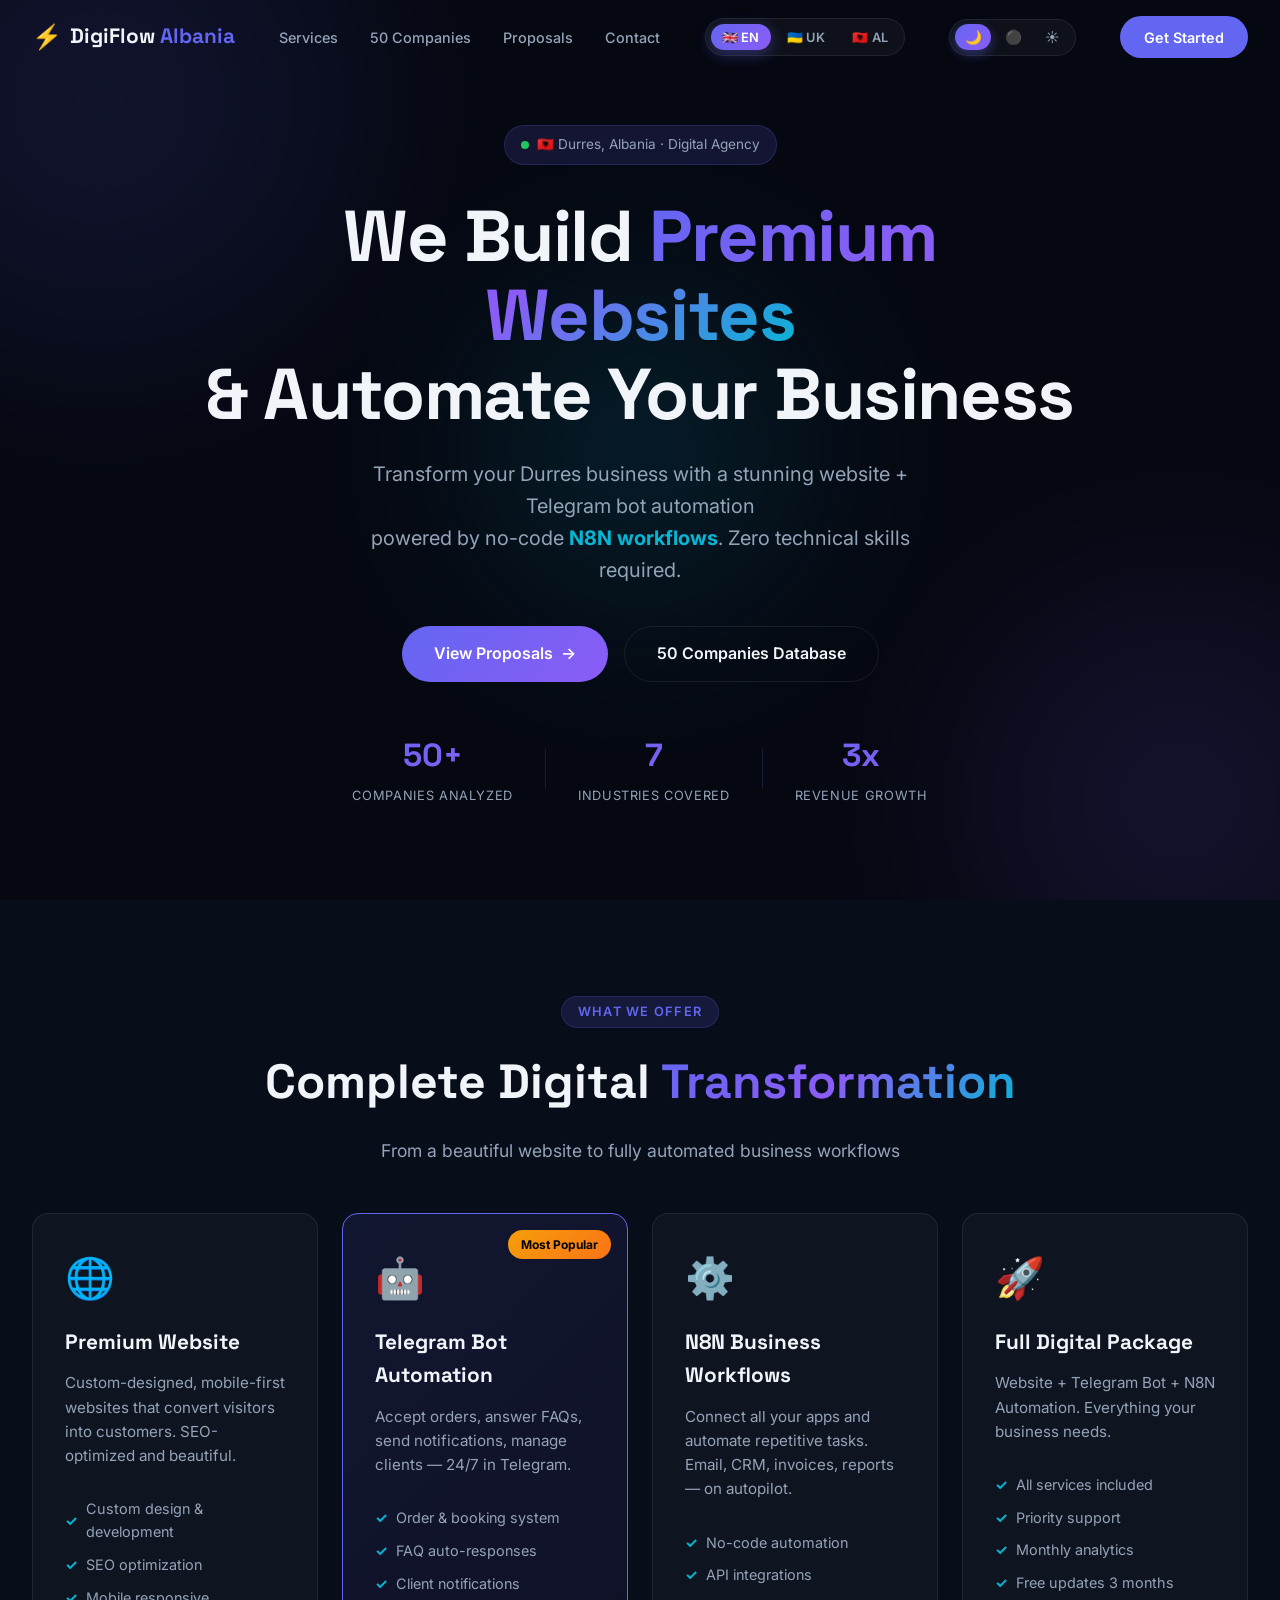
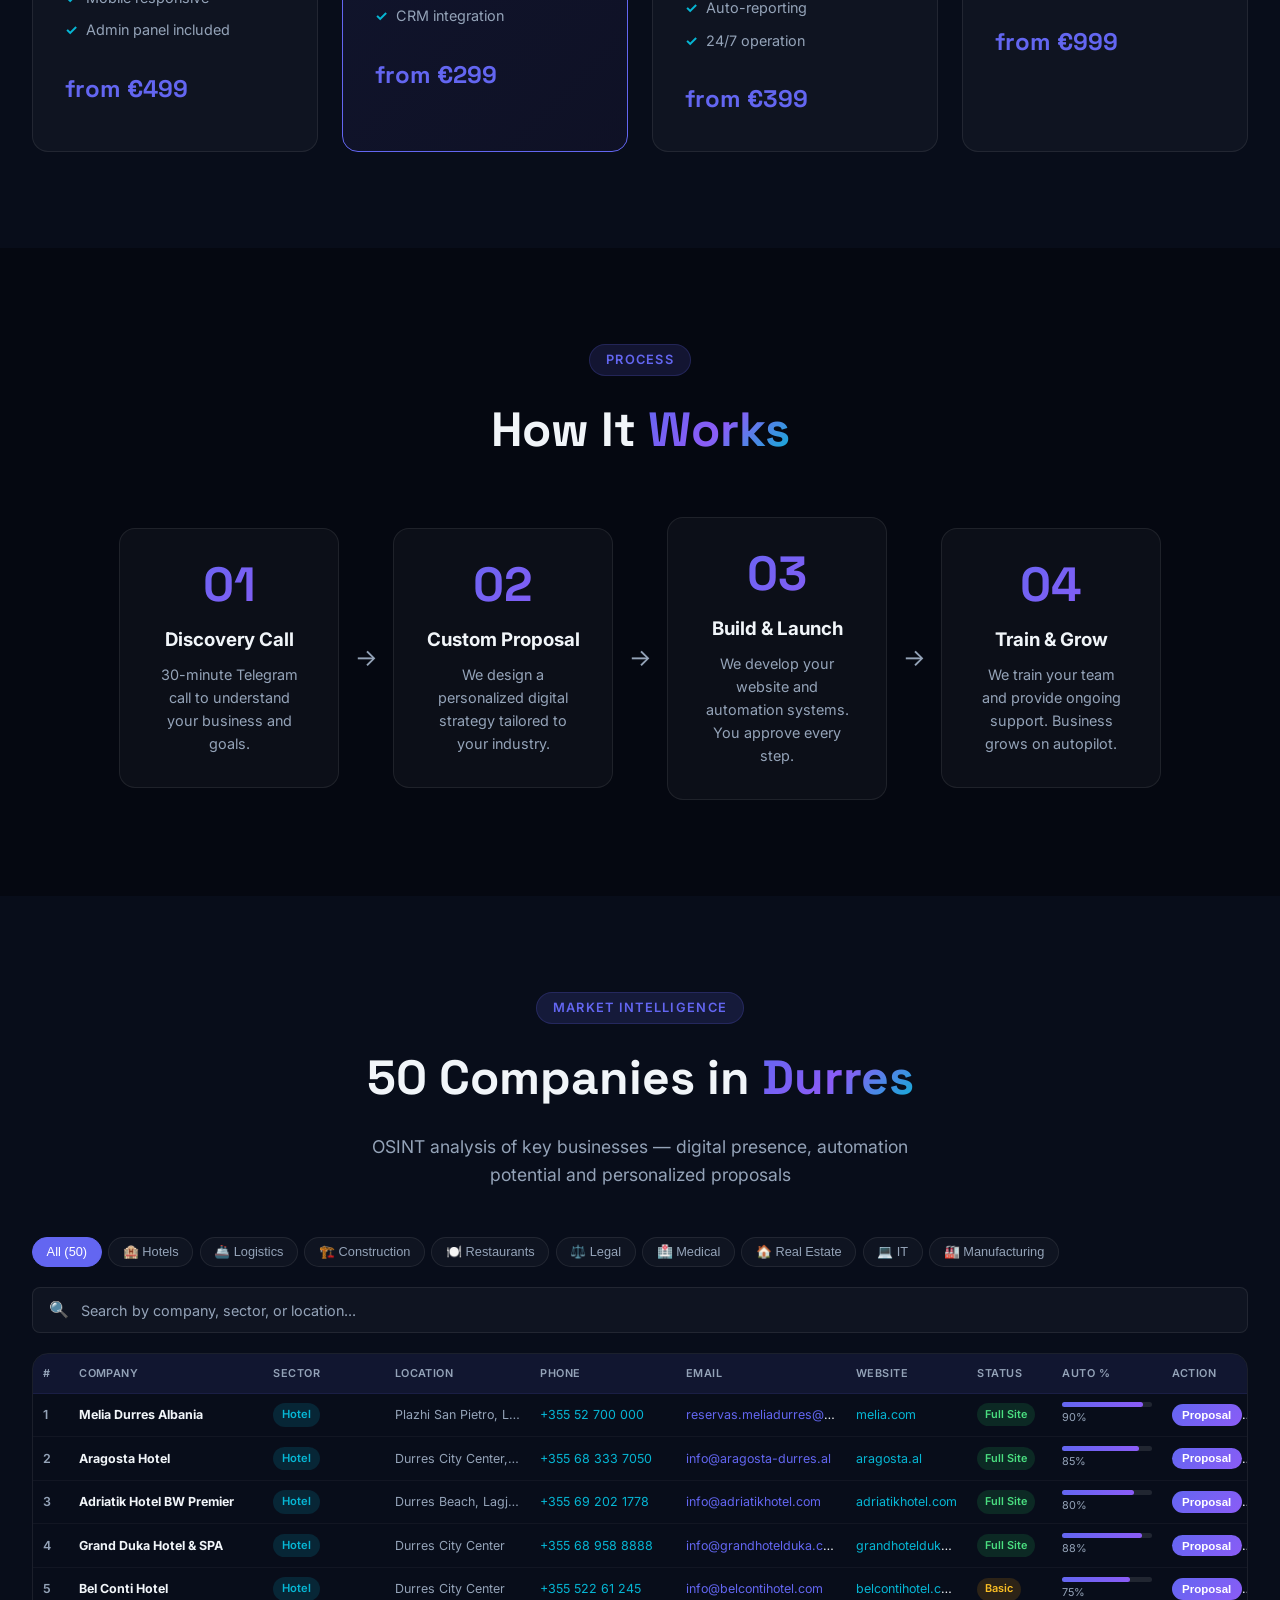
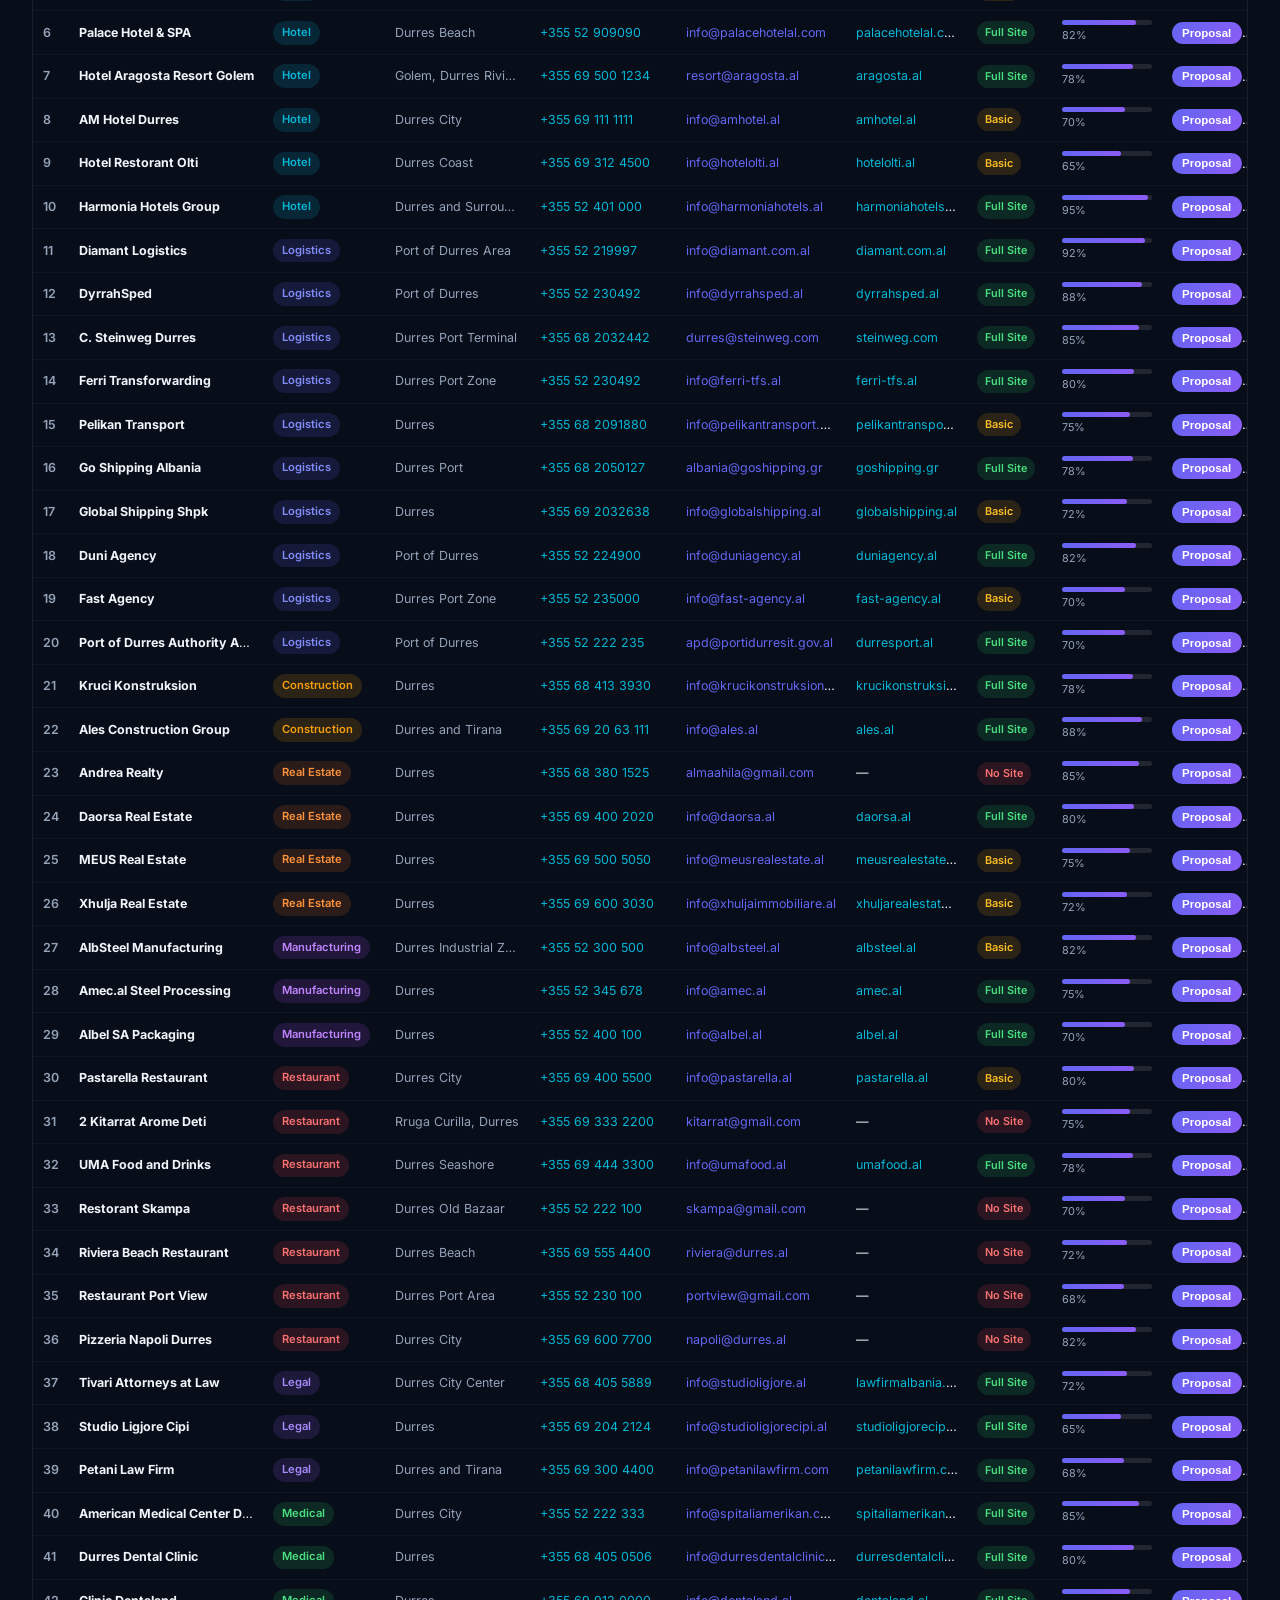
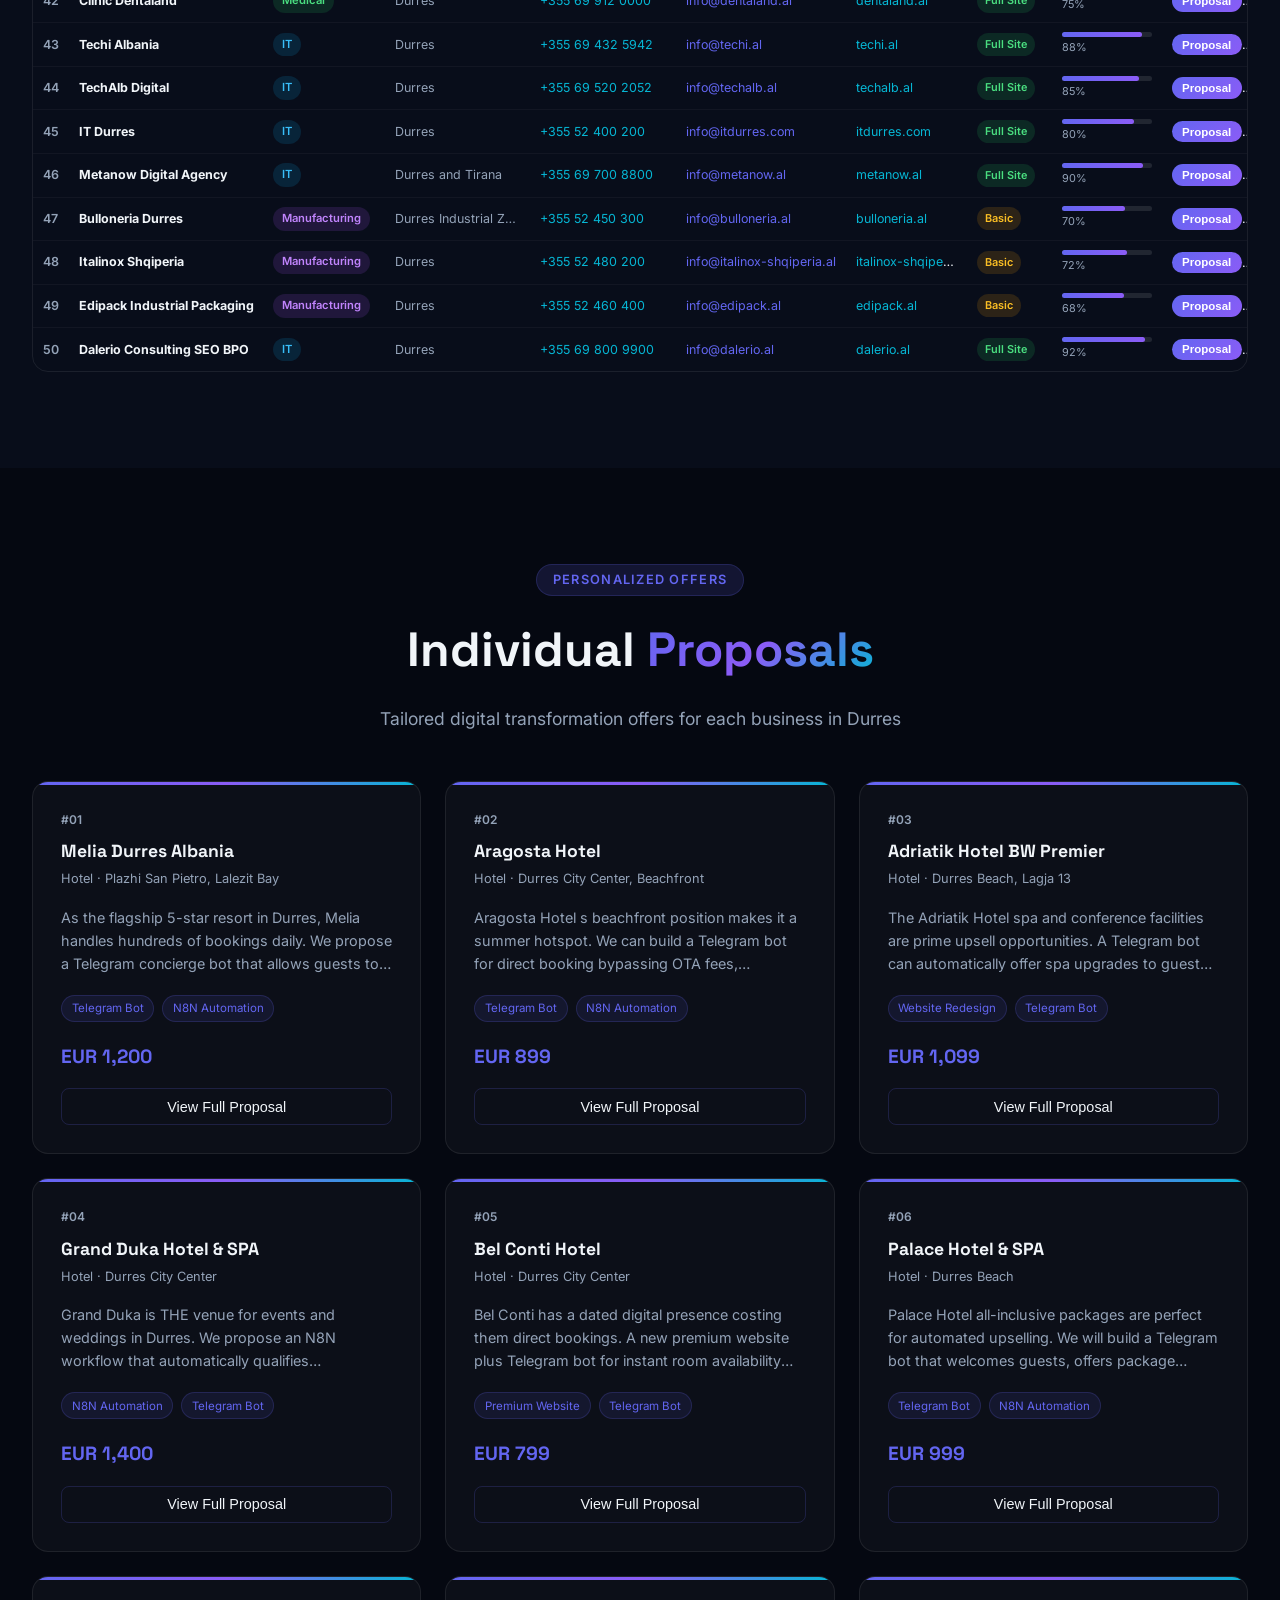
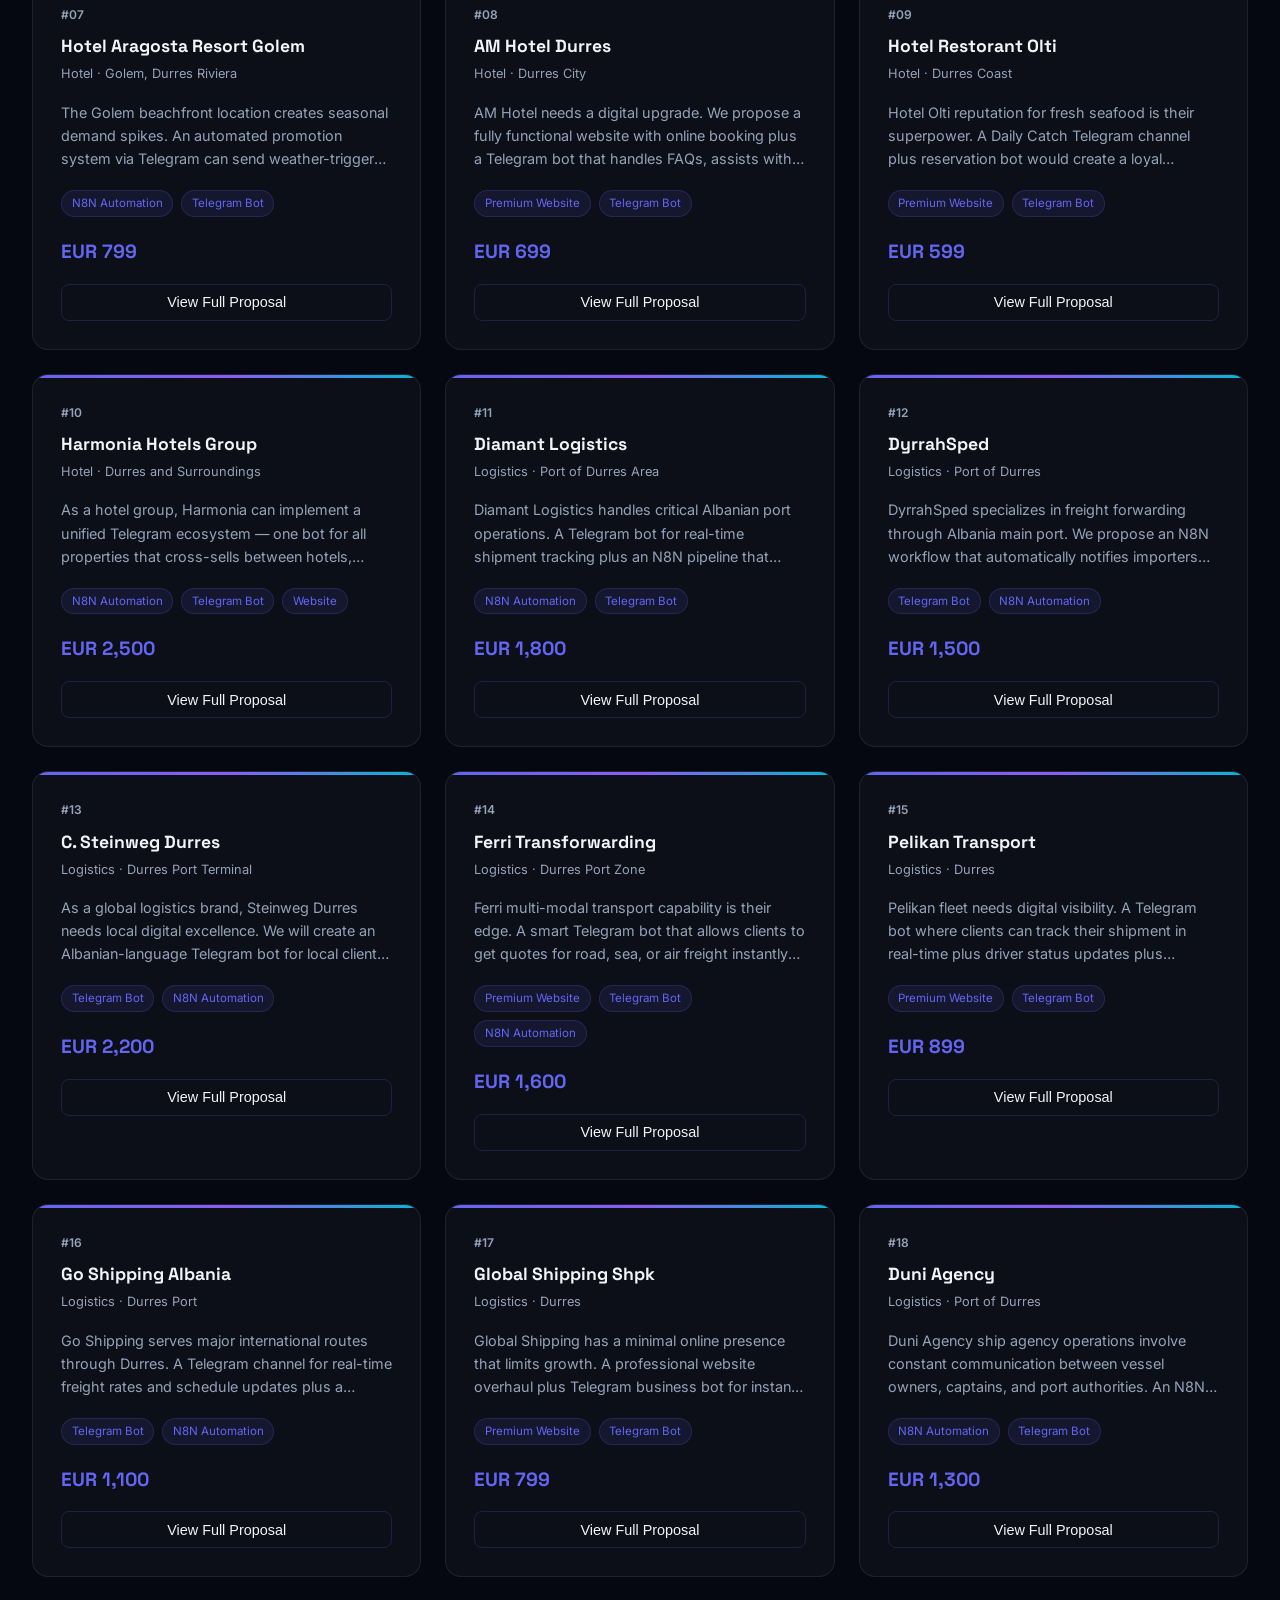
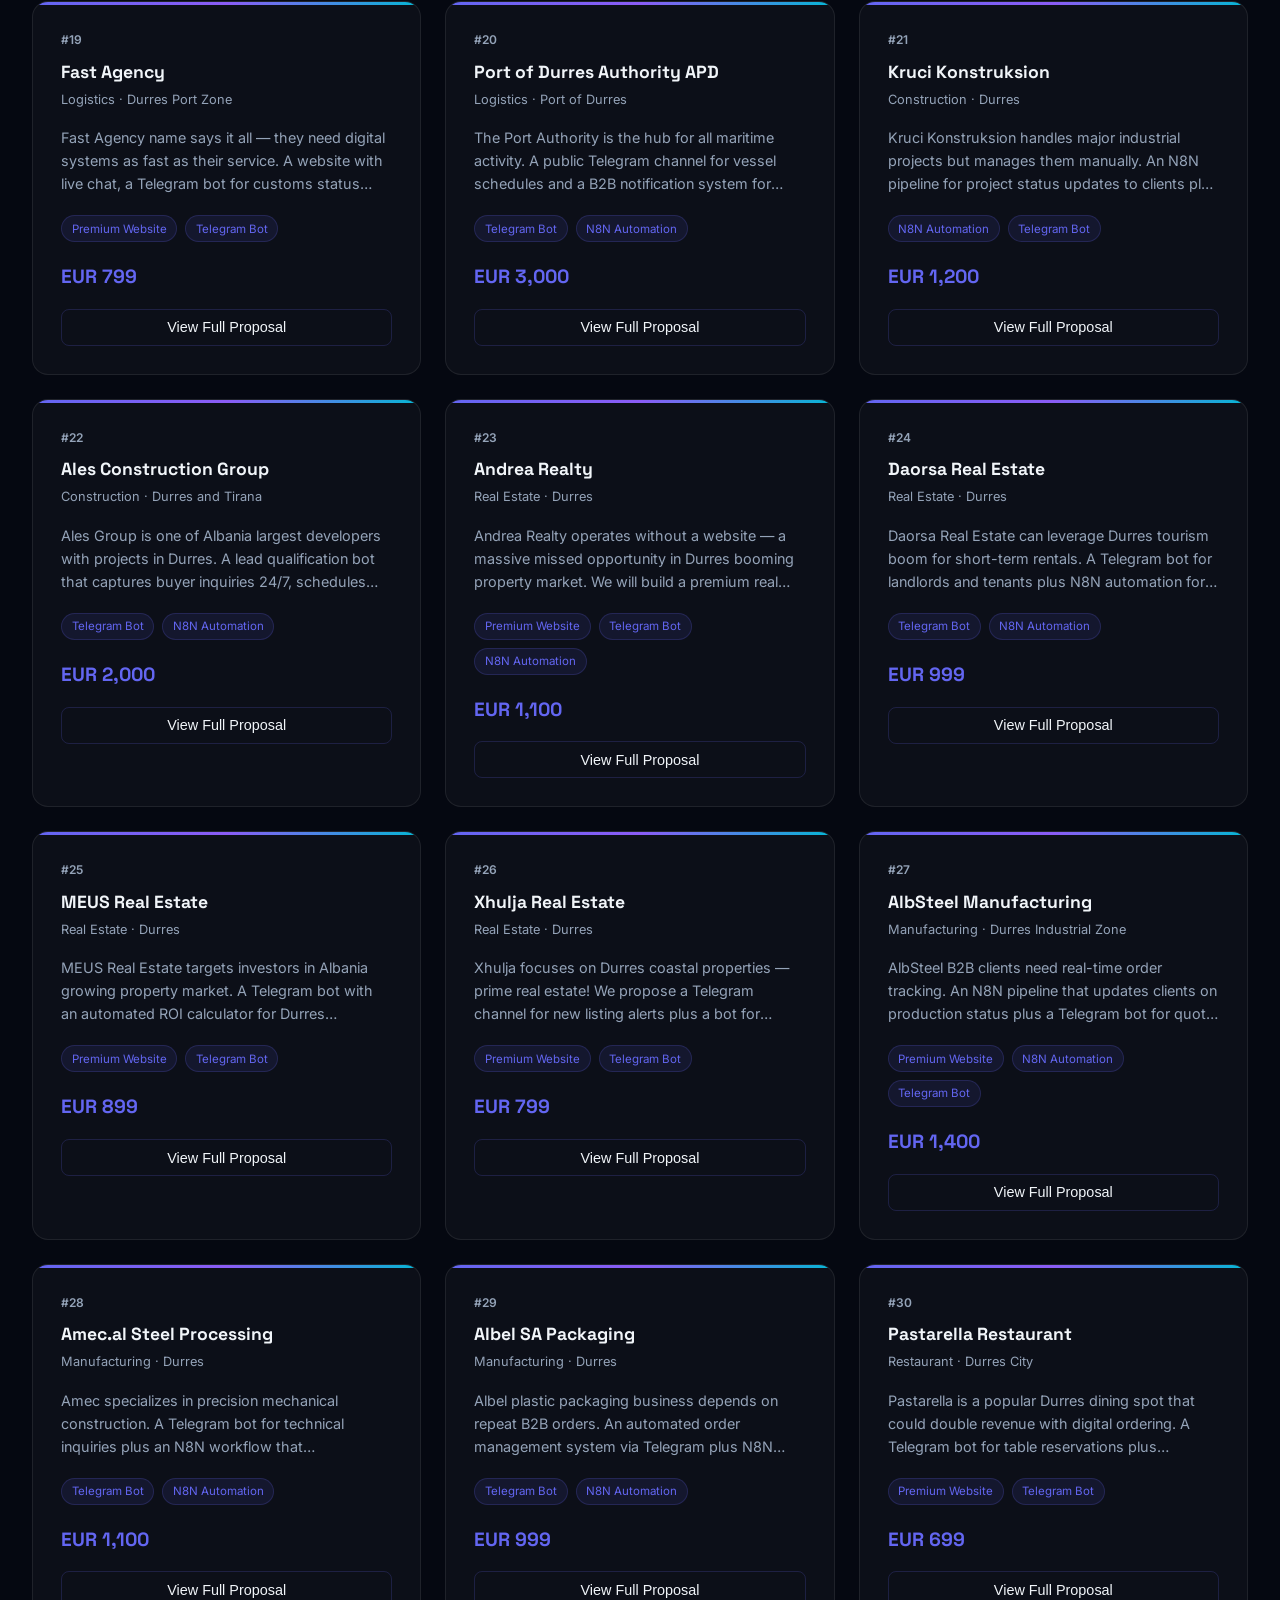
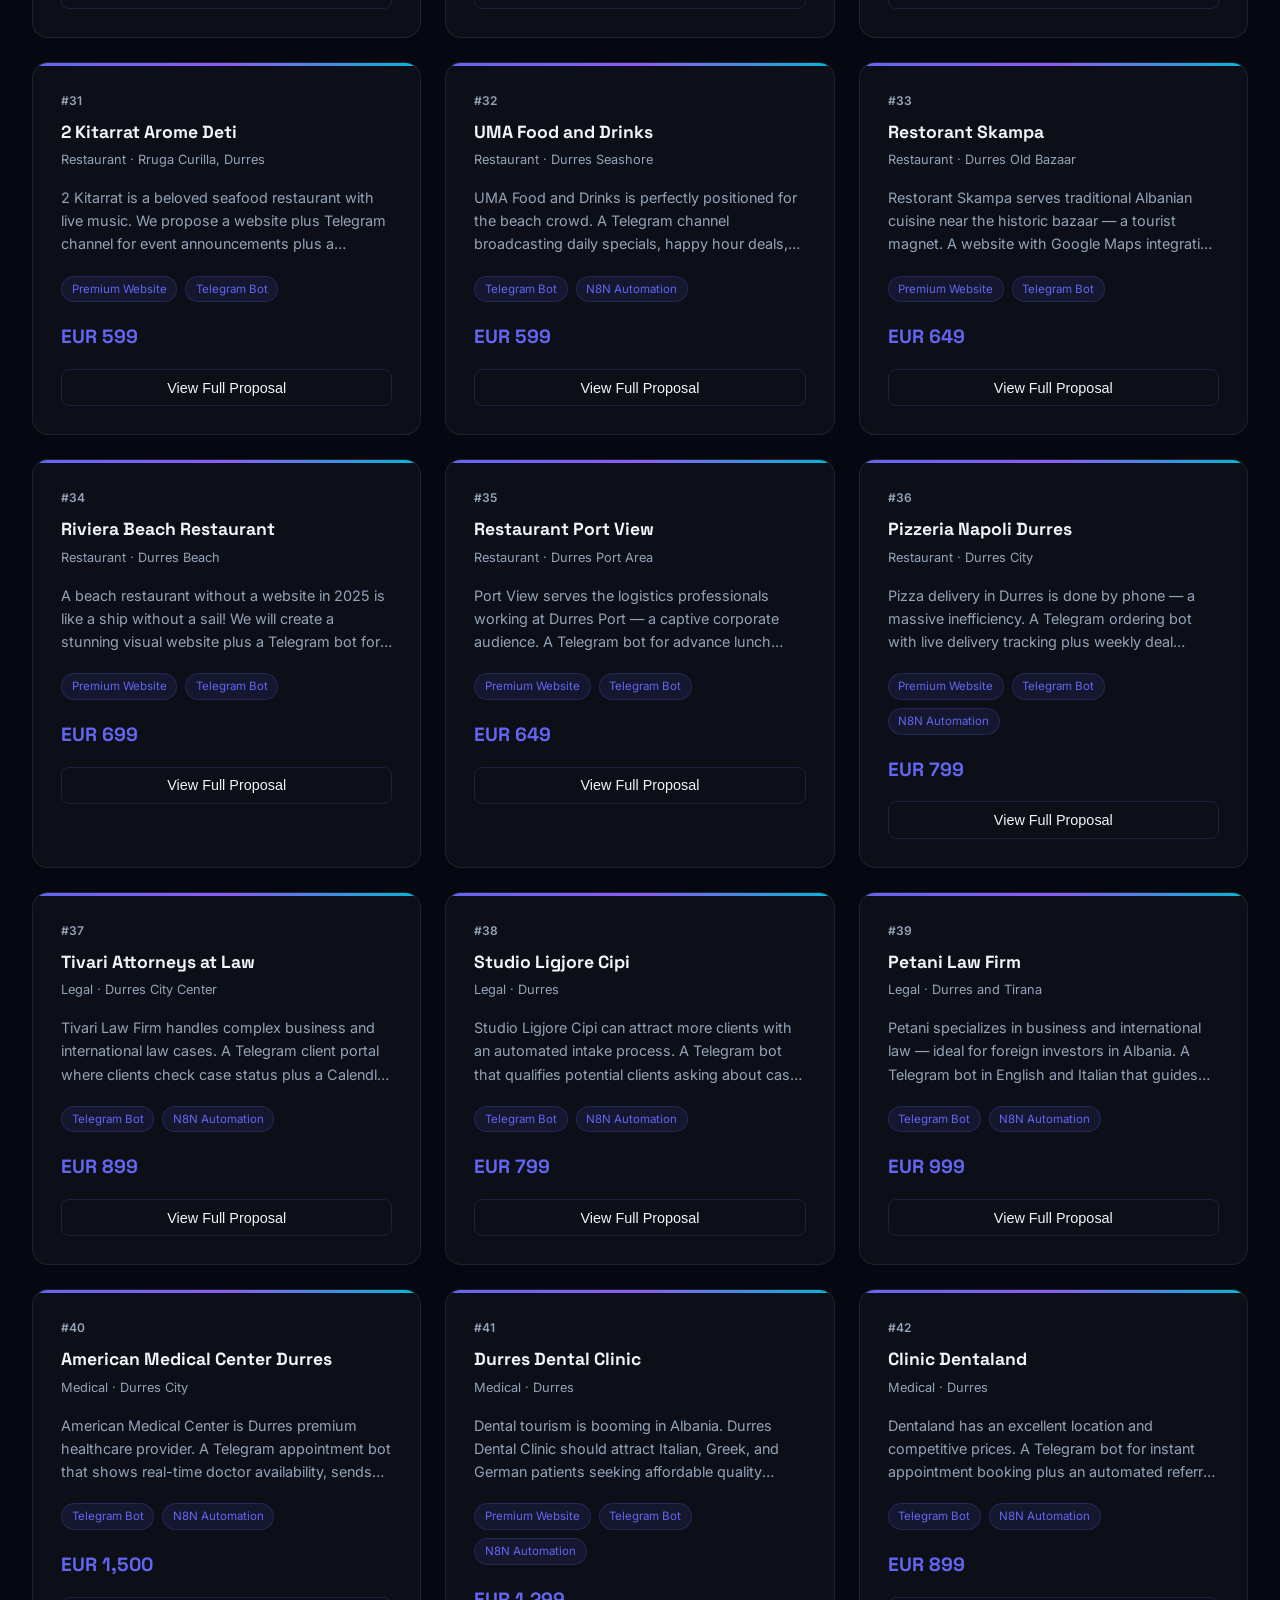
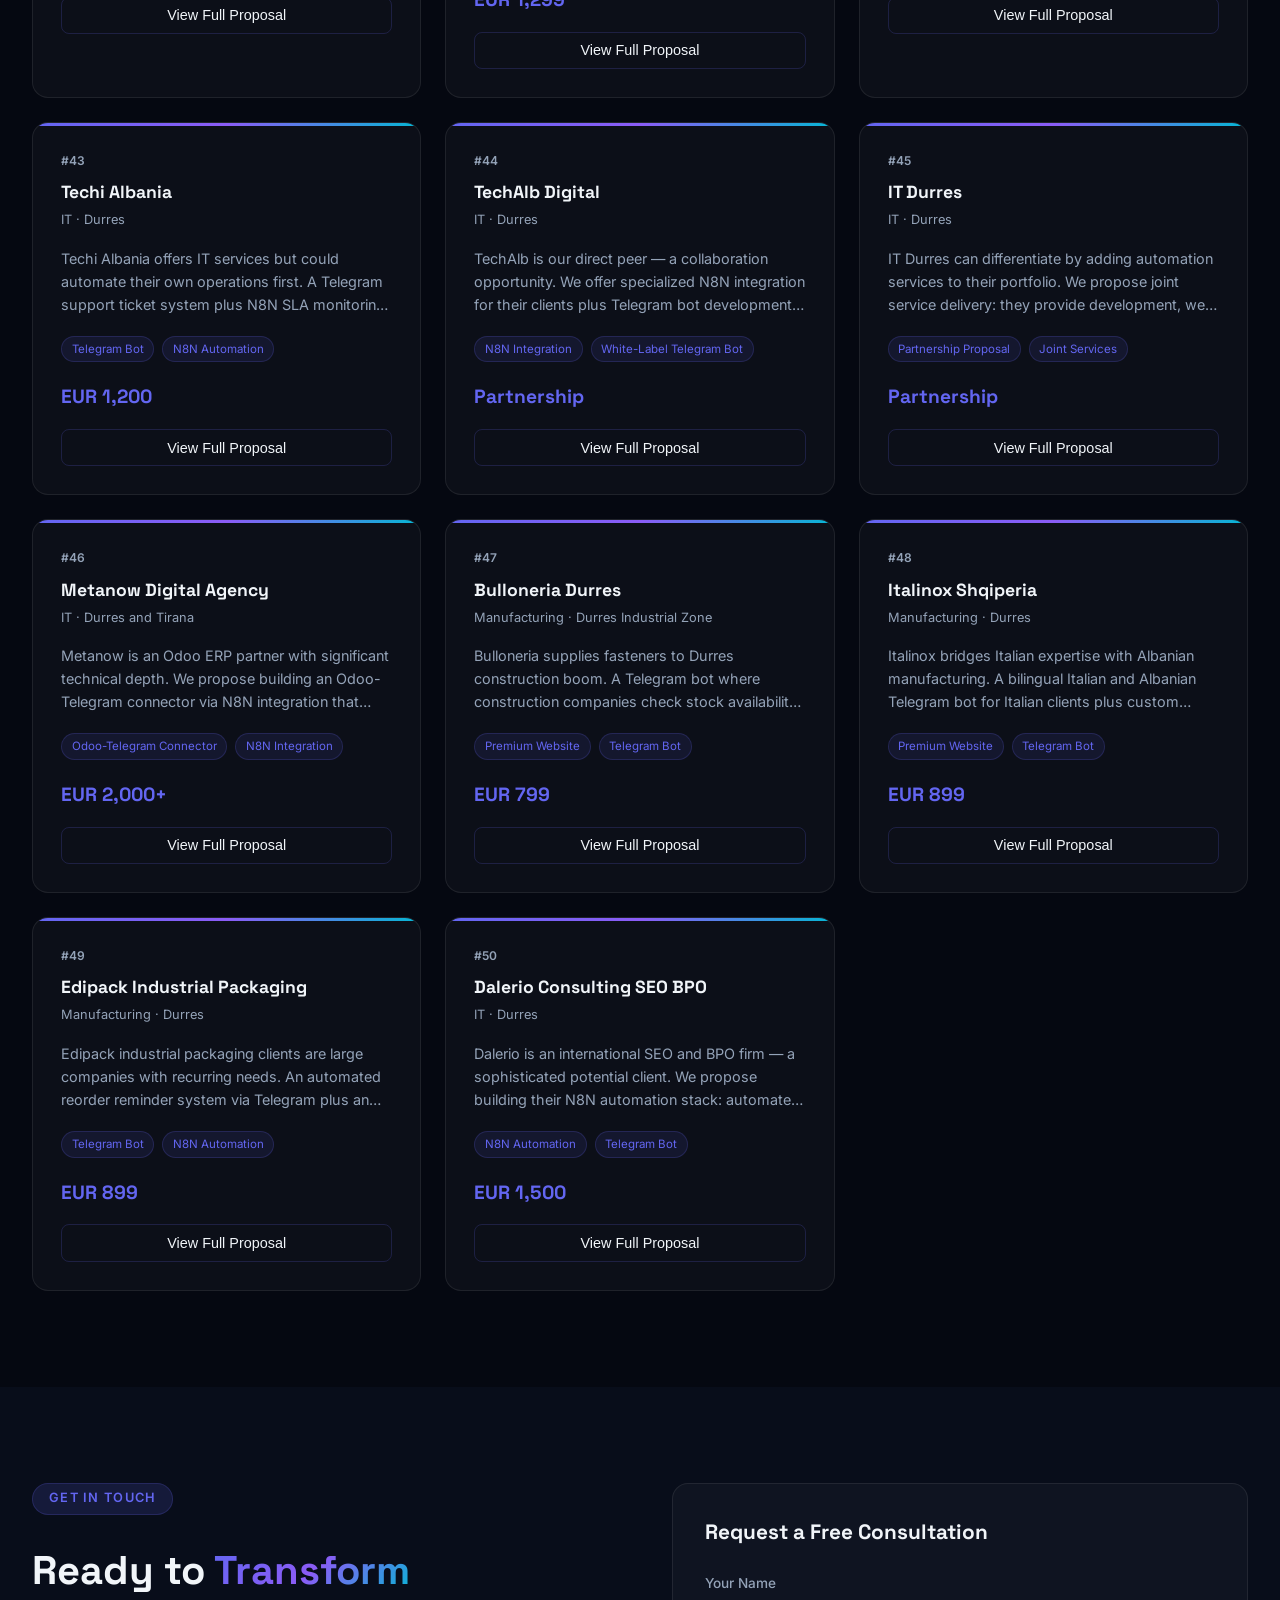
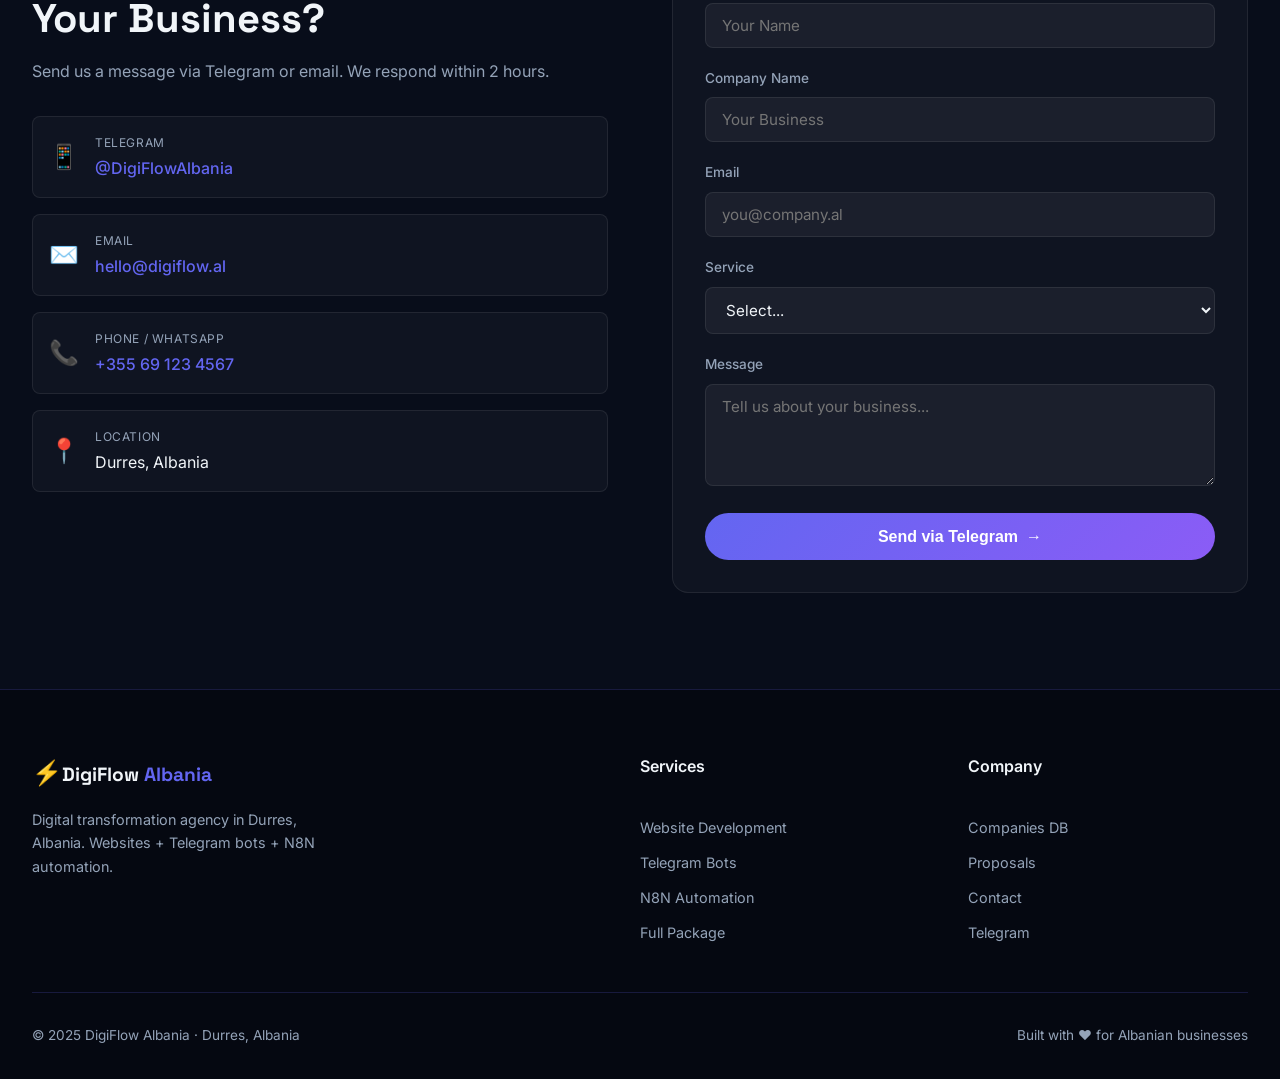
==== index.html @ 6275f5aa "Initial commit: DigiFlow Albania - 50 companies OSINT database + agency website" ====
<!DOCTYPE html>
<html lang="en">
<head>
  <meta charset="UTF-8" />
  <meta name="viewport" content="width=device-width, initial-scale=1.0" />
  <title>DigiFlow Albania — Digital Transformation Agency | Durres</title>
  <meta name="description" content="Premium web development and business automation agency in Durres, Albania. Websites + Telegram bots + N8N no-code automation." />
  <link rel="preconnect" href="https://fonts.googleapis.com" />
  <link href="https://fonts.googleapis.com/css2?family=Inter:wght@300;400;500;600;700;800;900&family=Space+Grotesk:wght@400;500;600;700&display=swap" rel="stylesheet" />
  <link rel="stylesheet" href="style.css" />
</head>
<body>
<nav class="navbar" id="navbar">
  <div class="nav-container">
    <div class="nav-logo">
      <span class="logo-icon">⚡</span>
      <span class="logo-text">DigiFlow <span class="logo-accent">Albania</span></span>
    </div>
    <div class="nav-links">
      <a href="#services" id="nav-services" data-i18n="nav_services">Services</a>
      <a href="#companies" id="nav-companies" data-i18n="nav_companies">50 Companies</a>
      <a href="#proposals" id="nav-proposals" data-i18n="nav_proposals">Proposals</a>
      <a href="#contact" id="nav-contact" data-i18n="nav_contact">Contact</a>
    </div>
    <div class="lang-switcher" id="lang-switcher">
      <button class="lang-btn active" data-lang="en" id="lang-en" title="English">🇬🇧 EN</button>
      <button class="lang-btn" data-lang="uk" id="lang-uk" title="Ukrainian">🇺🇦 UK</button>
      <button class="lang-btn" data-lang="al" id="lang-al" title="Albanian">🇦🇱 AL</button>
    </div>
    <div class="theme-switcher" id="theme-switcher">
      <button class="theme-btn active" data-theme="dark" id="theme-dark" title="Dark">🌙</button>
      <button class="theme-btn" data-theme="black" id="theme-black" title="Black">⚫</button>
      <button class="theme-btn" data-theme="light" id="theme-light" title="Light">☀️</button>
    </div>
    <a href="#contact" class="nav-cta" id="nav-cta" data-i18n="nav_cta">Get Started</a>
  </div>
</nav>
<section class="hero" id="hero">
  <div class="hero-bg">
    <div class="hero-orb hero-orb-1"></div>
    <div class="hero-orb hero-orb-2"></div>
    <div class="hero-orb hero-orb-3"></div>
  </div>
  <div class="hero-content">
    <div class="hero-badge"><span class="badge-dot"></span><span data-i18n="hero_badge">🇦🇱 Durres, Albania · Digital Agency</span></div>
    <h1 class="hero-title"><span data-i18n="hero_title">We Build</span> <span class="gradient-text" data-i18n="hero_title_accent">Premium Websites</span><br /><span data-i18n="hero_title2">&amp; Automate Your Business</span></h1>
    <p class="hero-subtitle" data-i18n="hero_sub">Transform your Durres business with a stunning website + Telegram bot automation<br />powered by no-code <strong>N8N workflows</strong>. Zero technical skills required.</p>
    <div class="hero-actions">
      <a href="#proposals" class="btn-primary" id="hero-proposals-btn"><span data-i18n="btn_proposals">View Proposals</span> <span class="btn-arrow">→</span></a>
      <a href="#companies" class="btn-ghost" id="hero-companies-btn" data-i18n="btn_companies">50 Companies Database</a>
    </div>
    <div class="hero-stats">
      <div class="stat"><span class="stat-num">50+</span><span class="stat-label" data-i18n="stat1">Companies Analyzed</span></div>
      <div class="stat-divider"></div>
      <div class="stat"><span class="stat-num">7</span><span class="stat-label" data-i18n="stat2">Industries Covered</span></div>
      <div class="stat-divider"></div>
      <div class="stat"><span class="stat-num">3x</span><span class="stat-label" data-i18n="stat3">Revenue Growth</span></div>
    </div>
  </div>
</section>
<section class="services" id="services">
  <div class="container">
    <div class="section-header">
      <span class="section-tag">What We Offer</span>
      <h2>Complete Digital <span class="gradient-text">Transformation</span></h2>
      <p>From a beautiful website to fully automated business workflows</p>
    </div>
    <div class="services-grid">
      <div class="service-card" id="svc-website"><div class="service-icon">🌐</div><h3>Premium Website</h3><p>Custom-designed, mobile-first websites that convert visitors into customers. SEO-optimized and beautiful.</p><ul class="service-features"><li>Custom design & development</li><li>SEO optimization</li><li>Mobile responsive</li><li>Admin panel included</li></ul><div class="service-price">from €499</div></div>
      <div class="service-card service-featured" id="svc-telegram"><div class="service-badge-featured">Most Popular</div><div class="service-icon">🤖</div><h3>Telegram Bot Automation</h3><p>Accept orders, answer FAQs, send notifications, manage clients — 24/7 in Telegram.</p><ul class="service-features"><li>Order & booking system</li><li>FAQ auto-responses</li><li>Client notifications</li><li>CRM integration</li></ul><div class="service-price">from €299</div></div>
      <div class="service-card" id="svc-n8n"><div class="service-icon">⚙️</div><h3>N8N Business Workflows</h3><p>Connect all your apps and automate repetitive tasks. Email, CRM, invoices, reports — on autopilot.</p><ul class="service-features"><li>No-code automation</li><li>API integrations</li><li>Auto-reporting</li><li>24/7 operation</li></ul><div class="service-price">from €399</div></div>
      <div class="service-card" id="svc-bundle"><div class="service-icon">🚀</div><h3>Full Digital Package</h3><p>Website + Telegram Bot + N8N Automation. Everything your business needs.</p><ul class="service-features"><li>All services included</li><li>Priority support</li><li>Monthly analytics</li><li>Free updates 3 months</li></ul><div class="service-price">from €999</div></div>
    </div>
  </div>
</section>
<section class="how-it-works" id="how-it-works">
  <div class="container">
    <div class="section-header"><span class="section-tag">Process</span><h2>How It <span class="gradient-text">Works</span></h2></div>
    <div class="steps-grid">
      <div class="step" id="step-1"><div class="step-num">01</div><h3>Discovery Call</h3><p>30-minute Telegram call to understand your business and goals.</p></div>
      <div class="step-arrow">→</div>
      <div class="step" id="step-2"><div class="step-num">02</div><h3>Custom Proposal</h3><p>We design a personalized digital strategy tailored to your industry.</p></div>
      <div class="step-arrow">→</div>
      <div class="step" id="step-3"><div class="step-num">03</div><h3>Build & Launch</h3><p>We develop your website and automation systems. You approve every step.</p></div>
      <div class="step-arrow">→</div>
      <div class="step" id="step-4"><div class="step-num">04</div><h3>Train & Grow</h3><p>We train your team and provide ongoing support. Business grows on autopilot.</p></div>
    </div>
  </div>
</section>
<section class="companies-section" id="companies">
  <div class="container">
    <div class="section-header"><span class="section-tag">Market Intelligence</span><h2>50 Companies in <span class="gradient-text">Durres</span></h2><p>OSINT analysis of key businesses — digital presence, automation potential and personalized proposals</p></div>
    <div class="filter-bar" id="filter-bar">
      <button class="filter-btn active" data-filter="all" id="filter-all">All (50)</button>
      <button class="filter-btn" data-filter="hotel" id="filter-hotel">🏨 Hotels</button>
      <button class="filter-btn" data-filter="logistics" id="filter-logistics">🚢 Logistics</button>
      <button class="filter-btn" data-filter="construction" id="filter-construction">🏗️ Construction</button>
      <button class="filter-btn" data-filter="restaurant" id="filter-restaurant">🍽️ Restaurants</button>
      <button class="filter-btn" data-filter="legal" id="filter-legal">⚖️ Legal</button>
      <button class="filter-btn" data-filter="medical" id="filter-medical">🏥 Medical</button>
      <button class="filter-btn" data-filter="realestate" id="filter-realestate">🏠 Real Estate</button>
      <button class="filter-btn" data-filter="it" id="filter-it">💻 IT</button>
      <button class="filter-btn" data-filter="manufacturing" id="filter-manufacturing">🏭 Manufacturing</button>
    </div>
    <div class="search-bar"><span class="search-icon">🔍</span><input type="text" id="company-search" placeholder="Search by company, sector, or location..." /></div>
    <div class="table-wrapper">
      <table class="companies-table" id="companies-table">
        <thead><tr>
          <th class="col-num">#</th>
          <th class="col-name">Company</th>
          <th class="col-sector">Sector</th>
          <th class="col-location">Location</th>
          <th class="col-phone">Phone</th>
          <th class="col-email">Email</th>
          <th class="col-site">Website</th>
          <th class="col-status">Status</th>
          <th class="col-potential">Auto %</th>
          <th class="col-action">Action</th>
        </tr></thead>
        <tbody id="companies-tbody"></tbody>
      </table>
    </div>
  </div>
</section>
<section class="proposals-section" id="proposals">
  <div class="container">
    <div class="section-header"><span class="section-tag">Personalized Offers</span><h2>Individual <span class="gradient-text">Proposals</span></h2><p>Tailored digital transformation offers for each business in Durres</p></div>
    <div class="proposals-grid" id="proposals-grid"></div>
  </div>
</section>
<div class="modal-overlay" id="modal-overlay">
  <div class="modal" id="proposal-modal">
    <button class="modal-close" id="modal-close">✕</button>
    <div class="modal-content" id="modal-content"></div>
  </div>
</div>
<section class="contact-section" id="contact">
  <div class="container">
    <div class="contact-wrapper">
      <div class="contact-info">
        <span class="section-tag">Get In Touch</span>
        <h2>Ready to <span class="gradient-text">Transform</span><br />Your Business?</h2>
        <p>Send us a message via Telegram or email. We respond within 2 hours.</p>
        <div class="contact-details">
          <div class="contact-item" id="contact-telegram"><span class="contact-icon">📱</span><div><span class="contact-label">Telegram</span><a href="https://t.me/DigiFlowAlbania" target="_blank">@DigiFlowAlbania</a></div></div>
          <div class="contact-item" id="contact-email"><span class="contact-icon">✉️</span><div><span class="contact-label">Email</span><a href="mailto:hello@digiflow.al">hello@digiflow.al</a></div></div>
          <div class="contact-item" id="contact-phone"><span class="contact-icon">📞</span><div><span class="contact-label">Phone / WhatsApp</span><a href="tel:+355691234567">+355 69 123 4567</a></div></div>
          <div class="contact-item" id="contact-location"><span class="contact-icon">📍</span><div><span class="contact-label">Location</span><span>Durres, Albania</span></div></div>
        </div>
      </div>
      <div class="contact-form-wrapper">
        <form class="contact-form" id="contact-form">
          <h3>Request a Free Consultation</h3>
          <div class="form-group"><label for="form-name">Your Name</label><input type="text" id="form-name" placeholder="Your Name" required /></div>
          <div class="form-group"><label for="form-company">Company Name</label><input type="text" id="form-company" placeholder="Your Business" /></div>
          <div class="form-group"><label for="form-email">Email</label><input type="email" id="form-email" placeholder="you@company.al" required /></div>
          <div class="form-group"><label for="form-service">Service</label><select id="form-service"><option value="">Select...</option><option value="website">Website Development</option><option value="telegram">Telegram Bot</option><option value="n8n">N8N Automation</option><option value="full">Full Package</option></select></div>
          <div class="form-group"><label for="form-message">Message</label><textarea id="form-message" placeholder="Tell us about your business..." rows="4"></textarea></div>
          <button type="submit" class="btn-primary btn-full" id="form-submit">Send via Telegram <span class="btn-arrow">→</span></button>
        </form>
      </div>
    </div>
  </div>
</section>
<footer class="footer">
  <div class="container">
    <div class="footer-content">
      <div class="footer-brand"><span class="logo-icon">⚡</span><span class="logo-text">DigiFlow <span class="logo-accent">Albania</span></span><p>Digital transformation agency in Durres, Albania. Websites + Telegram bots + N8N automation.</p></div>
      <div class="footer-links"><h4>Services</h4><a href="#services">Website Development</a><a href="#services">Telegram Bots</a><a href="#services">N8N Automation</a><a href="#services">Full Package</a></div>
      <div class="footer-links"><h4>Company</h4><a href="#companies">Companies DB</a><a href="#proposals">Proposals</a><a href="#contact">Contact</a><a href="https://t.me/DigiFlowAlbania" target="_blank">Telegram</a></div>
    </div>
    <div class="footer-bottom"><p>© 2025 DigiFlow Albania · Durres, Albania</p><p>Built with ❤️ for Albanian businesses</p></div>
  </div>
</footer>
<!-- SCROLL TO TOP -->
<button class="scroll-top" id="scroll-top" title="Back to top" aria-label="Scroll to top">
  <svg width="20" height="20" viewBox="0 0 24 24" fill="none" stroke="currentColor" stroke-width="2.5" stroke-linecap="round" stroke-linejoin="round"><polyline points="18 15 12 9 6 15"></polyline></svg>
</button>
<script src="app.js"></script>
</body>
</html>
---- style.css ----
/* === DigiFlow Albania === */
:root {
  --bg: #050811;
  --bg-2: #080d1a;
  --bg-3: #0d1428;
  --accent: #6366f1;
  --accent-2: #8b5cf6;
  --accent-3: #06b6d4;
  --gold: #f59e0b;
  --text: #f1f5f9;
  --text-muted: #94a3b8;
  --border: rgba(99,102,241,0.2);
  --glass: rgba(255,255,255,0.03);
  --glass-border: rgba(255,255,255,0.08);
  --radius: 16px;
  --radius-sm: 8px;
  --shadow: 0 25px 50px rgba(0,0,0,0.5);
}
*{margin:0;padding:0;box-sizing:border-box;}
html{scroll-behavior:smooth;}
body{background:var(--bg);color:var(--text);font-family:'Inter',sans-serif;overflow-x:hidden;line-height:1.6;}
a{color:inherit;text-decoration:none;}

/* NAVBAR */
.navbar{position:fixed;top:0;left:0;right:0;z-index:100;padding:1rem 0;transition:all 0.3s ease;border-bottom:1px solid transparent;}
.navbar.scrolled{background:rgba(5,8,17,0.95);backdrop-filter:blur(20px);border-bottom-color:var(--border);}
.nav-container{max-width:1400px;margin:0 auto;padding:0 2rem;display:flex;align-items:center;justify-content:space-between;}
.nav-logo{display:flex;align-items:center;gap:0.5rem;font-family:'Space Grotesk',sans-serif;font-weight:700;font-size:1.3rem;}
.logo-icon{font-size:1.5rem;}
.logo-accent{color:var(--accent);}
.nav-links{display:flex;gap:2rem;}
.nav-links a{color:var(--text-muted);font-size:0.9rem;font-weight:500;transition:color 0.3s;position:relative;}
.nav-links a::after{content:'';position:absolute;bottom:-4px;left:0;width:0;height:2px;background:var(--accent);transition:width 0.3s;}
.nav-links a:hover{color:var(--text);}
.nav-links a:hover::after{width:100%;}
.nav-cta{background:var(--accent);color:#fff;padding:0.6rem 1.5rem;border-radius:50px;font-size:0.9rem;font-weight:600;transition:all 0.3s;}
.nav-cta:hover{background:var(--accent-2);transform:translateY(-1px);box-shadow:0 10px 30px rgba(99,102,241,0.4);}

/* HERO */
.hero{min-height:100vh;display:flex;flex-direction:column;align-items:center;justify-content:center;position:relative;text-align:center;padding:6rem 2rem 4rem;}
.hero-bg{position:absolute;inset:0;overflow:hidden;}
.hero-orb{position:absolute;border-radius:50%;filter:blur(80px);opacity:0.15;}
.hero-orb-1{width:600px;height:600px;background:radial-gradient(circle,#6366f1,transparent);top:-200px;left:-200px;animation:orb-float 8s ease-in-out infinite;}
.hero-orb-2{width:500px;height:500px;background:radial-gradient(circle,#8b5cf6,transparent);bottom:-150px;right:-150px;animation:orb-float 10s ease-in-out infinite reverse;}
.hero-orb-3{width:400px;height:400px;background:radial-gradient(circle,#06b6d4,transparent);top:50%;left:50%;transform:translate(-50%,-50%);animation:orb-float 12s ease-in-out infinite;}
@keyframes orb-float{0%,100%{transform:translateY(0) scale(1);}50%{transform:translateY(-30px) scale(1.05);}}
.hero-content{position:relative;z-index:1;max-width:900px;}
.hero-badge{display:inline-flex;align-items:center;gap:0.5rem;background:rgba(99,102,241,0.15);border:1px solid var(--border);padding:0.5rem 1rem;border-radius:50px;font-size:0.85rem;color:var(--text-muted);margin-bottom:2rem;}
.badge-dot{width:8px;height:8px;background:#22c55e;border-radius:50%;animation:pulse 2s infinite;}
@keyframes pulse{0%,100%{opacity:1;}50%{opacity:0.4;}}
.hero-title{font-family:'Space Grotesk',sans-serif;font-size:clamp(2.5rem,6vw,4.5rem);font-weight:800;line-height:1.1;margin-bottom:1.5rem;letter-spacing:-0.02em;}
.gradient-text{background:linear-gradient(135deg,#6366f1,#8b5cf6,#06b6d4);-webkit-background-clip:text;-webkit-text-fill-color:transparent;background-clip:text;}
.hero-subtitle{font-size:clamp(1rem,2vw,1.25rem);color:var(--text-muted);margin-bottom:2.5rem;max-width:600px;margin-left:auto;margin-right:auto;}
.hero-subtitle strong{color:var(--accent-3);}
.hero-actions{display:flex;gap:1rem;justify-content:center;flex-wrap:wrap;margin-bottom:3rem;}
.btn-primary{display:inline-flex;align-items:center;gap:0.5rem;background:linear-gradient(135deg,var(--accent),var(--accent-2));color:#fff;padding:0.9rem 2rem;border-radius:50px;font-weight:600;font-size:1rem;transition:all 0.3s;border:none;cursor:pointer;}
.btn-primary:hover{transform:translateY(-2px);box-shadow:0 20px 40px rgba(99,102,241,0.4);}
.btn-arrow{transition:transform 0.3s;}
.btn-primary:hover .btn-arrow{transform:translateX(4px);}
.btn-ghost{display:inline-flex;align-items:center;gap:0.5rem;background:transparent;border:1px solid var(--glass-border);color:var(--text);padding:0.9rem 2rem;border-radius:50px;font-weight:600;font-size:1rem;transition:all 0.3s;cursor:pointer;}
.btn-ghost:hover{border-color:var(--accent);color:var(--accent);background:rgba(99,102,241,0.05);}
.btn-full{width:100%;justify-content:center;}
.hero-stats{display:flex;align-items:center;gap:2rem;justify-content:center;flex-wrap:wrap;}
.stat{text-align:center;}
.stat-num{display:block;font-size:2rem;font-weight:800;font-family:'Space Grotesk',sans-serif;background:linear-gradient(135deg,#6366f1,#8b5cf6);-webkit-background-clip:text;-webkit-text-fill-color:transparent;background-clip:text;}
.stat-label{font-size:0.8rem;color:var(--text-muted);text-transform:uppercase;letter-spacing:0.05em;}
.stat-divider{width:1px;height:40px;background:var(--border);}

/* CONTAINER */
.container{max-width:1400px;margin:0 auto;padding:0 2rem;}
.section-header{text-align:center;margin-bottom:3rem;}
.section-tag{display:inline-block;background:rgba(99,102,241,0.15);border:1px solid var(--border);color:var(--accent);padding:0.3rem 1rem;border-radius:50px;font-size:0.8rem;font-weight:600;letter-spacing:0.1em;text-transform:uppercase;margin-bottom:1rem;}
.section-header h2{font-family:'Space Grotesk',sans-serif;font-size:clamp(2rem,4vw,3rem);font-weight:700;margin-bottom:1rem;}
.section-header p{color:var(--text-muted);font-size:1.1rem;max-width:600px;margin:0 auto;}

/* SERVICES */
.services{padding:6rem 0;background:var(--bg-2);}
.services-grid{display:grid;grid-template-columns:repeat(auto-fit,minmax(280px,1fr));gap:1.5rem;}
.service-card{background:var(--glass);border:1px solid var(--glass-border);border-radius:var(--radius);padding:2rem;position:relative;transition:all 0.3s;overflow:hidden;}
.service-card::before{content:'';position:absolute;inset:0;background:linear-gradient(135deg,rgba(99,102,241,0.05),transparent);opacity:0;transition:opacity 0.3s;}
.service-card:hover{border-color:var(--accent);transform:translateY(-4px);box-shadow:0 20px 40px rgba(99,102,241,0.15);}
.service-card:hover::before{opacity:1;}
.service-featured{border-color:var(--accent);background:linear-gradient(135deg,rgba(99,102,241,0.1),rgba(139,92,246,0.05));}
.service-badge-featured{position:absolute;top:1rem;right:1rem;background:linear-gradient(135deg,var(--gold),#f97316);color:#000;padding:0.3rem 0.8rem;border-radius:50px;font-size:0.75rem;font-weight:700;}
.service-icon{font-size:2.5rem;margin-bottom:1rem;}
.service-card h3{font-family:'Space Grotesk',sans-serif;font-size:1.3rem;font-weight:700;margin-bottom:0.75rem;}
.service-card p{color:var(--text-muted);font-size:0.95rem;margin-bottom:1.5rem;}
.service-features{list-style:none;margin-bottom:1.5rem;}
.service-features li{color:var(--text-muted);font-size:0.9rem;padding:0.3rem 0;display:flex;align-items:center;gap:0.5rem;}
.service-features li::before{content:'✓';color:var(--accent-3);font-weight:700;}
.service-price{font-family:'Space Grotesk',sans-serif;font-size:1.5rem;font-weight:700;color:var(--accent);}

/* HOW IT WORKS */
.how-it-works{padding:6rem 0;}
.steps-grid{display:flex;align-items:center;gap:1rem;flex-wrap:wrap;justify-content:center;}
.step{background:var(--glass);border:1px solid var(--glass-border);border-radius:var(--radius);padding:2rem;max-width:220px;text-align:center;transition:all 0.3s;}
.step:hover{border-color:var(--accent);transform:translateY(-4px);}
.step-num{font-family:'Space Grotesk',sans-serif;font-size:3rem;font-weight:800;background:linear-gradient(135deg,var(--accent),var(--accent-2));-webkit-background-clip:text;-webkit-text-fill-color:transparent;background-clip:text;line-height:1;margin-bottom:1rem;}
.step h3{font-weight:700;margin-bottom:0.5rem;}
.step p{color:var(--text-muted);font-size:0.9rem;}
.step-arrow{font-size:1.5rem;color:var(--text-muted);}

/* COMPANIES */
.companies-section{padding:6rem 0;background:var(--bg-2);}
.filter-bar{display:flex;gap:0.4rem;flex-wrap:wrap;margin-bottom:1.25rem;}
.filter-btn{background:var(--glass);border:1px solid var(--glass-border);color:var(--text-muted);padding:0.4rem 0.85rem;border-radius:50px;font-size:0.8rem;cursor:pointer;transition:all 0.3s;}
.filter-btn:hover,.filter-btn.active{background:var(--accent);border-color:var(--accent);color:#fff;}
.search-bar{display:flex;align-items:center;gap:0.75rem;background:var(--glass);border:1px solid var(--glass-border);border-radius:var(--radius-sm);padding:0.6rem 1rem;margin-bottom:1.25rem;}
.search-bar input{background:none;border:none;outline:none;color:var(--text);font-size:0.9rem;flex:1;font-family:'Inter',sans-serif;}
.search-bar input::placeholder{color:var(--text-muted);}
/* TABLE — compact, no horizontal scroll */
.table-wrapper{border-radius:var(--radius);border:1px solid var(--glass-border);overflow:hidden;}
.companies-table{width:100%;border-collapse:collapse;font-size:0.78rem;table-layout:fixed;}
.companies-table thead{background:rgba(99,102,241,0.1);}
.companies-table th{padding:0.65rem 0.6rem;text-align:left;font-weight:600;color:var(--text-muted);text-transform:uppercase;font-size:0.68rem;letter-spacing:0.04em;white-space:nowrap;border-bottom:1px solid var(--border);overflow:hidden;}
.companies-table td{padding:0.55rem 0.6rem;border-bottom:1px solid rgba(255,255,255,0.04);vertical-align:middle;overflow:hidden;text-overflow:ellipsis;white-space:nowrap;}
.companies-table tr:hover td{background:rgba(99,102,241,0.06);}
.companies-table tr:last-child td{border-bottom:none;}
/* Column widths */
.col-num{width:36px;}
.col-name{width:16%;}
.col-sector{width:10%;}
.col-location{width:12%;}
.col-phone{width:12%;}
.col-email{width:14%;}
.col-site{width:10%;}
.col-status{width:7%;}
.col-potential{width:9%;}
.col-action{width:7%;}
.sector-badge{display:inline-block;padding:0.18rem 0.55rem;border-radius:50px;font-size:0.7rem;font-weight:600;white-space:nowrap;}
.badge-hotel{background:rgba(6,182,212,0.15);color:#06b6d4;}
.badge-logistics{background:rgba(99,102,241,0.15);color:#818cf8;}
.badge-construction{background:rgba(245,158,11,0.15);color:#f59e0b;}
.badge-restaurant{background:rgba(239,68,68,0.15);color:#f87171;}
.badge-legal{background:rgba(139,92,246,0.15);color:#a78bfa;}
.badge-medical{background:rgba(34,197,94,0.15);color:#4ade80;}
.badge-realestate{background:rgba(249,115,22,0.15);color:#fb923c;}
.badge-it{background:rgba(14,165,233,0.15);color:#38bdf8;}
.badge-manufacturing{background:rgba(168,85,247,0.15);color:#c084fc;}
.site-badge{display:inline-block;padding:0.18rem 0.5rem;border-radius:50px;font-size:0.68rem;font-weight:600;white-space:nowrap;}
.site-has{background:rgba(34,197,94,0.15);color:#4ade80;}
.site-weak{background:rgba(245,158,11,0.15);color:#fbbf24;}
.site-none{background:rgba(239,68,68,0.15);color:#f87171;}
.potential-bar{width:100%;background:rgba(255,255,255,0.1);border-radius:3px;height:5px;}
.potential-fill{height:100%;border-radius:3px;background:linear-gradient(90deg,var(--accent),var(--accent-2));}
.potential-label{font-size:0.68rem;color:var(--text-muted);}
.table-action-btn{background:linear-gradient(135deg,var(--accent),var(--accent-2));color:#fff;border:none;padding:0.3rem 0.65rem;border-radius:50px;font-size:0.72rem;cursor:pointer;font-weight:600;transition:all 0.3s;white-space:nowrap;}
.table-action-btn:hover{transform:translateY(-1px);box-shadow:0 5px 15px rgba(99,102,241,0.4);}

/* PROPOSALS */
.proposals-section{padding:6rem 0;}
.proposals-grid{display:grid;grid-template-columns:repeat(auto-fill,minmax(320px,1fr));gap:1.5rem;}
.proposal-card{background:var(--glass);border:1px solid var(--glass-border);border-radius:var(--radius);padding:1.75rem;transition:all 0.3s;cursor:pointer;position:relative;overflow:hidden;}
.proposal-card::before{content:'';position:absolute;top:0;left:0;right:0;height:3px;background:linear-gradient(90deg,var(--accent),var(--accent-2),var(--accent-3));}
.proposal-card:hover{border-color:var(--accent);transform:translateY(-4px);box-shadow:0 20px 40px rgba(99,102,241,0.15);}
.proposal-num{font-size:0.75rem;color:var(--text-muted);margin-bottom:0.5rem;font-weight:600;}
.proposal-company{font-family:'Space Grotesk',sans-serif;font-weight:700;font-size:1.1rem;margin-bottom:0.25rem;}
.proposal-sector{font-size:0.8rem;color:var(--text-muted);margin-bottom:1rem;}
.proposal-teaser{color:var(--text-muted);font-size:0.9rem;line-height:1.6;margin-bottom:1.25rem;display:-webkit-box;-webkit-line-clamp:3;-webkit-box-orient:vertical;overflow:hidden;}
.proposal-tags{display:flex;gap:0.5rem;flex-wrap:wrap;margin-bottom:1.25rem;}
.proposal-tag{background:rgba(99,102,241,0.1);border:1px solid var(--border);color:var(--accent);padding:0.2rem 0.6rem;border-radius:50px;font-size:0.72rem;}
.proposal-price{font-family:'Space Grotesk',sans-serif;font-size:1.2rem;font-weight:700;color:var(--accent);margin-bottom:1rem;}
.proposal-view-btn{width:100%;background:transparent;border:1px solid var(--border);color:var(--text);padding:0.6rem;border-radius:var(--radius-sm);cursor:pointer;font-size:0.9rem;transition:all 0.3s;}
.proposal-view-btn:hover{background:var(--accent);border-color:var(--accent);color:#fff;}

/* MODAL */
.modal-overlay{position:fixed;inset:0;background:rgba(0,0,0,0.85);backdrop-filter:blur(10px);z-index:1000;display:none;align-items:center;justify-content:center;padding:2rem;}
.modal-overlay.active{display:flex;}
.modal{background:var(--bg-3);border:1px solid var(--border);border-radius:var(--radius);max-width:700px;width:100%;max-height:90vh;overflow-y:auto;position:relative;animation:modal-in 0.3s ease;}
@keyframes modal-in{from{opacity:0;transform:scale(0.95);}to{opacity:1;transform:scale(1);}}
.modal-close{position:absolute;top:1rem;right:1rem;background:rgba(255,255,255,0.1);border:none;color:var(--text);width:36px;height:36px;border-radius:50%;cursor:pointer;font-size:1rem;transition:all 0.3s;}
.modal-close:hover{background:var(--accent);}
.modal-content{padding:2.5rem;}
.modal-header{margin-bottom:2rem;}
.modal-company-name{font-family:'Space Grotesk',sans-serif;font-size:1.8rem;font-weight:800;margin-bottom:0.5rem;}
.modal-sector{color:var(--text-muted);font-size:0.9rem;}
.modal-contacts{display:grid;grid-template-columns:1fr 1fr;gap:0.75rem;margin-bottom:2rem;padding:1.5rem;background:rgba(99,102,241,0.05);border:1px solid var(--border);border-radius:var(--radius-sm);}
.modal-contact-item{font-size:0.85rem;}
.modal-contact-label{color:var(--text-muted);margin-bottom:0.2rem;font-size:0.75rem;text-transform:uppercase;letter-spacing:0.05em;}
.modal-contact-value{color:var(--text);font-weight:500;}
.modal-contact-value a{color:var(--accent);}
.modal-section-title{font-weight:700;margin-bottom:0.75rem;color:var(--text);font-size:1rem;}
.modal-proposal-text{color:var(--text-muted);line-height:1.7;margin-bottom:2rem;font-size:0.95rem;}
.modal-site-structure{margin-bottom:2rem;}
.modal-site-pages{display:flex;flex-wrap:wrap;gap:0.5rem;margin-bottom:1.5rem;}
.modal-site-page{background:rgba(6,182,212,0.1);border:1px solid rgba(6,182,212,0.2);color:var(--accent-3);padding:0.3rem 0.8rem;border-radius:50px;font-size:0.8rem;}
.modal-automations{margin-bottom:2rem;}
.modal-automation-list{display:flex;flex-direction:column;gap:0.5rem;}
.modal-automation-item{display:flex;align-items:center;gap:0.75rem;background:rgba(139,92,246,0.05);border:1px solid rgba(139,92,246,0.1);padding:0.75rem;border-radius:var(--radius-sm);font-size:0.9rem;}
.auto-icon{font-size:1.2rem;}
.modal-cta{background:linear-gradient(135deg,var(--accent),var(--accent-2));color:#fff;padding:1rem 2rem;border-radius:var(--radius-sm);font-weight:600;width:100%;border:none;cursor:pointer;font-size:1rem;transition:all 0.3s;}
.modal-cta:hover{transform:translateY(-2px);box-shadow:0 10px 30px rgba(99,102,241,0.4);}

/* CONTACT */
.contact-section{padding:6rem 0;background:var(--bg-2);}
.contact-wrapper{display:grid;grid-template-columns:1fr 1fr;gap:4rem;align-items:start;}
@media(max-width:768px){.contact-wrapper{grid-template-columns:1fr;}.modal-contacts{grid-template-columns:1fr;}.steps-grid{flex-direction:column;}.step-arrow{transform:rotate(90deg);}}
.contact-info h2{font-family:'Space Grotesk',sans-serif;font-size:2.5rem;font-weight:700;line-height:1.2;margin:1rem 0;}
.contact-info p{color:var(--text-muted);margin-bottom:2rem;}
.contact-details{display:flex;flex-direction:column;gap:1rem;}
.contact-item{display:flex;align-items:center;gap:1rem;padding:1rem;background:var(--glass);border:1px solid var(--glass-border);border-radius:var(--radius-sm);transition:border-color 0.3s;}
.contact-item:hover{border-color:var(--accent);}
.contact-icon{font-size:1.5rem;}
.contact-label{display:block;font-size:0.75rem;color:var(--text-muted);text-transform:uppercase;letter-spacing:0.05em;margin-bottom:0.2rem;}
.contact-item a{color:var(--accent);font-weight:500;}
.contact-form-wrapper{background:var(--glass);border:1px solid var(--glass-border);border-radius:var(--radius);padding:2rem;}
.contact-form h3{font-family:'Space Grotesk',sans-serif;font-size:1.3rem;font-weight:700;margin-bottom:1.5rem;}
.form-group{margin-bottom:1.25rem;}
.form-group label{display:block;font-size:0.85rem;color:var(--text-muted);margin-bottom:0.5rem;font-weight:500;}
.form-group input,.form-group select,.form-group textarea{width:100%;background:rgba(255,255,255,0.05);border:1px solid var(--glass-border);border-radius:var(--radius-sm);padding:0.75rem 1rem;color:var(--text);font-size:0.95rem;font-family:'Inter',sans-serif;transition:border-color 0.3s;outline:none;}
.form-group input:focus,.form-group select:focus,.form-group textarea:focus{border-color:var(--accent);}
.form-group select option{background:var(--bg-3);}
.form-group textarea{resize:vertical;}

/* FOOTER */
.footer{background:var(--bg);border-top:1px solid var(--border);padding:4rem 0 2rem;}
.footer-content{display:grid;grid-template-columns:2fr 1fr 1fr;gap:3rem;margin-bottom:3rem;}
.footer-brand .logo-text{font-family:'Space Grotesk',sans-serif;font-weight:700;font-size:1.2rem;}
.footer-brand p{color:var(--text-muted);font-size:0.9rem;margin-top:1rem;max-width:300px;}
.footer-links h4{font-weight:600;margin-bottom:1.5rem;color:var(--text);}
.footer-links{display:flex;flex-direction:column;gap:0.75rem;}
.footer-links a{color:var(--text-muted);font-size:0.9rem;transition:color 0.3s;}
.footer-links a:hover{color:var(--accent);}
.footer-bottom{border-top:1px solid var(--border);padding-top:2rem;display:flex;justify-content:space-between;align-items:center;flex-wrap:wrap;gap:1rem;}
.footer-bottom p{color:var(--text-muted);font-size:0.85rem;}

/* SCROLLBAR */
::-webkit-scrollbar{width:8px;height:8px;}
::-webkit-scrollbar-track{background:var(--bg);}
::-webkit-scrollbar-thumb{background:var(--border);border-radius:4px;}
::-webkit-scrollbar-thumb:hover{background:var(--accent);}

/* LANGUAGE SWITCHER */
.lang-switcher{display:flex;align-items:center;gap:0.3rem;background:rgba(255,255,255,0.04);border:1px solid var(--glass-border);border-radius:50px;padding:0.3rem;}
.lang-btn{background:transparent;border:none;color:var(--text-muted);padding:0.35rem 0.7rem;border-radius:50px;font-size:0.8rem;font-weight:600;cursor:pointer;transition:all 0.25s ease;white-space:nowrap;font-family:'Inter',sans-serif;letter-spacing:0.02em;}
.lang-btn:hover{color:var(--text);background:rgba(255,255,255,0.07);}
.lang-btn.active{background:linear-gradient(135deg,var(--accent),var(--accent-2));color:#fff;box-shadow:0 4px 15px rgba(99,102,241,0.4);}

/* SCROLL TO TOP */
.scroll-top{position:fixed;bottom:2rem;right:2rem;width:52px;height:52px;background:linear-gradient(135deg,var(--accent),var(--accent-2));border:none;border-radius:50%;color:#fff;cursor:pointer;display:flex;align-items:center;justify-content:center;z-index:999;box-shadow:0 8px 25px rgba(99,102,241,0.5);transition:all 0.35s cubic-bezier(0.34,1.56,0.64,1);opacity:0;transform:translateY(20px) scale(0.8);pointer-events:none;}
.scroll-top.visible{opacity:1;transform:translateY(0) scale(1);pointer-events:all;}
.scroll-top:hover{transform:translateY(-4px) scale(1.1);box-shadow:0 16px 40px rgba(99,102,241,0.6);}
.scroll-top:active{transform:scale(0.95);}
.scroll-top svg{transition:transform 0.2s;}
.scroll-top:hover svg{transform:translateY(-2px);}

/* Responsive nav */
@media(max-width:900px){
  .nav-links{display:none;}
  .lang-switcher{gap:0.2rem;padding:0.2rem;}
  .lang-btn{padding:0.3rem 0.5rem;font-size:0.75rem;}
}

/* THEME SWITCHER BUTTON */
.theme-switcher{display:flex;align-items:center;gap:0.25rem;background:rgba(255,255,255,0.04);border:1px solid var(--glass-border);border-radius:50px;padding:0.3rem;}
.theme-btn{background:transparent;border:none;color:var(--text-muted);padding:0.3rem 0.6rem;border-radius:50px;font-size:0.85rem;cursor:pointer;transition:all 0.25s ease;font-family:'Inter',sans-serif;}
.theme-btn:hover{background:rgba(255,255,255,0.07);}
.theme-btn.active{background:linear-gradient(135deg,var(--accent),var(--accent-2));box-shadow:0 4px 12px rgba(99,102,241,0.4);}

/* LIGHT THEME */
body.theme-light{
  --bg:#f8fafc; --bg-2:#f1f5f9; --bg-3:#e2e8f0;
  --text:#0f172a; --text-muted:#64748b;
  --border:rgba(99,102,241,0.2);
  --glass:rgba(255,255,255,0.8); --glass-border:rgba(99,102,241,0.15);
}
body.theme-light .navbar.scrolled{background:rgba(248,250,252,0.95);}
body.theme-light .companies-table tr:hover td{background:rgba(99,102,241,0.04);}
body.theme-light .modal{background:#fff;}
body.theme-light .hero-orb{opacity:0.08;}

/* BLACK THEME */
body.theme-black{
  --bg:#000000; --bg-2:#050505; --bg-3:#0a0a0a;
  --glass:rgba(255,255,255,0.02); --glass-border:rgba(255,255,255,0.06);
}
body.theme-black .hero-orb{opacity:0.1;}
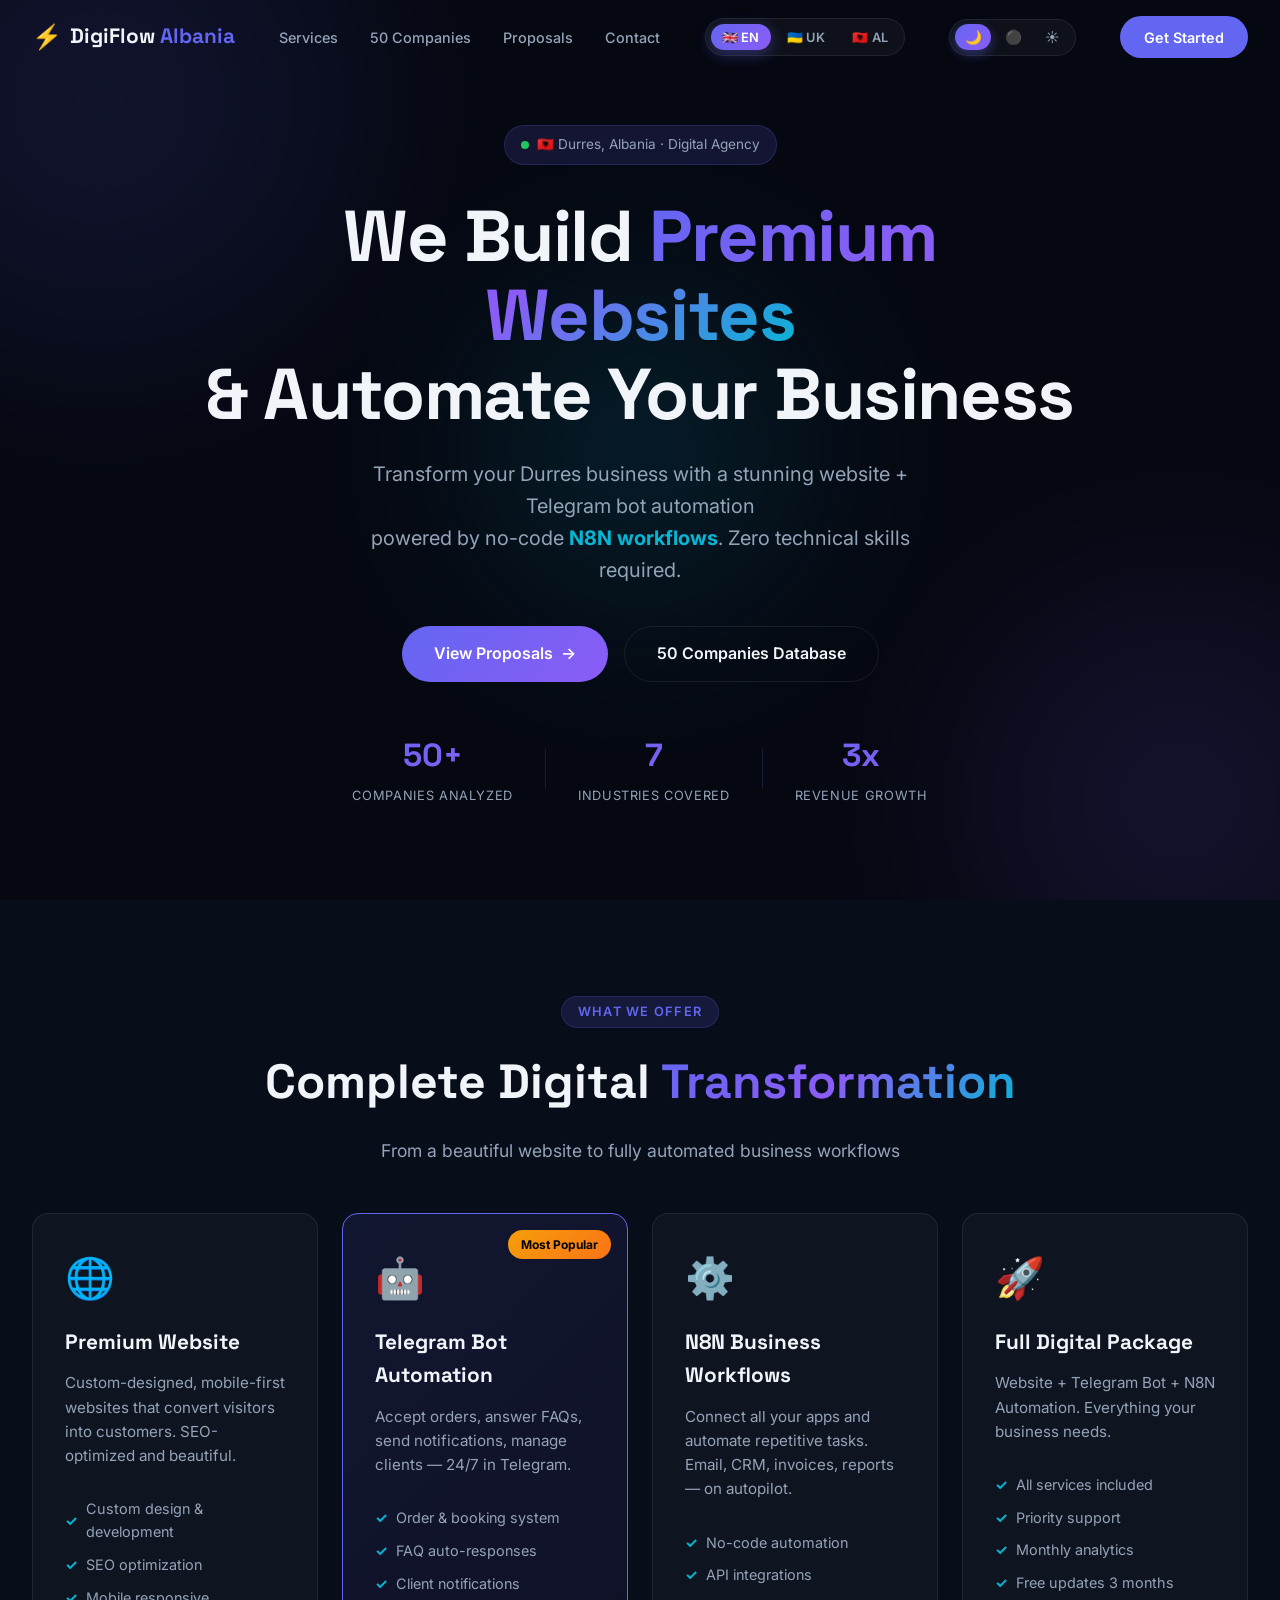
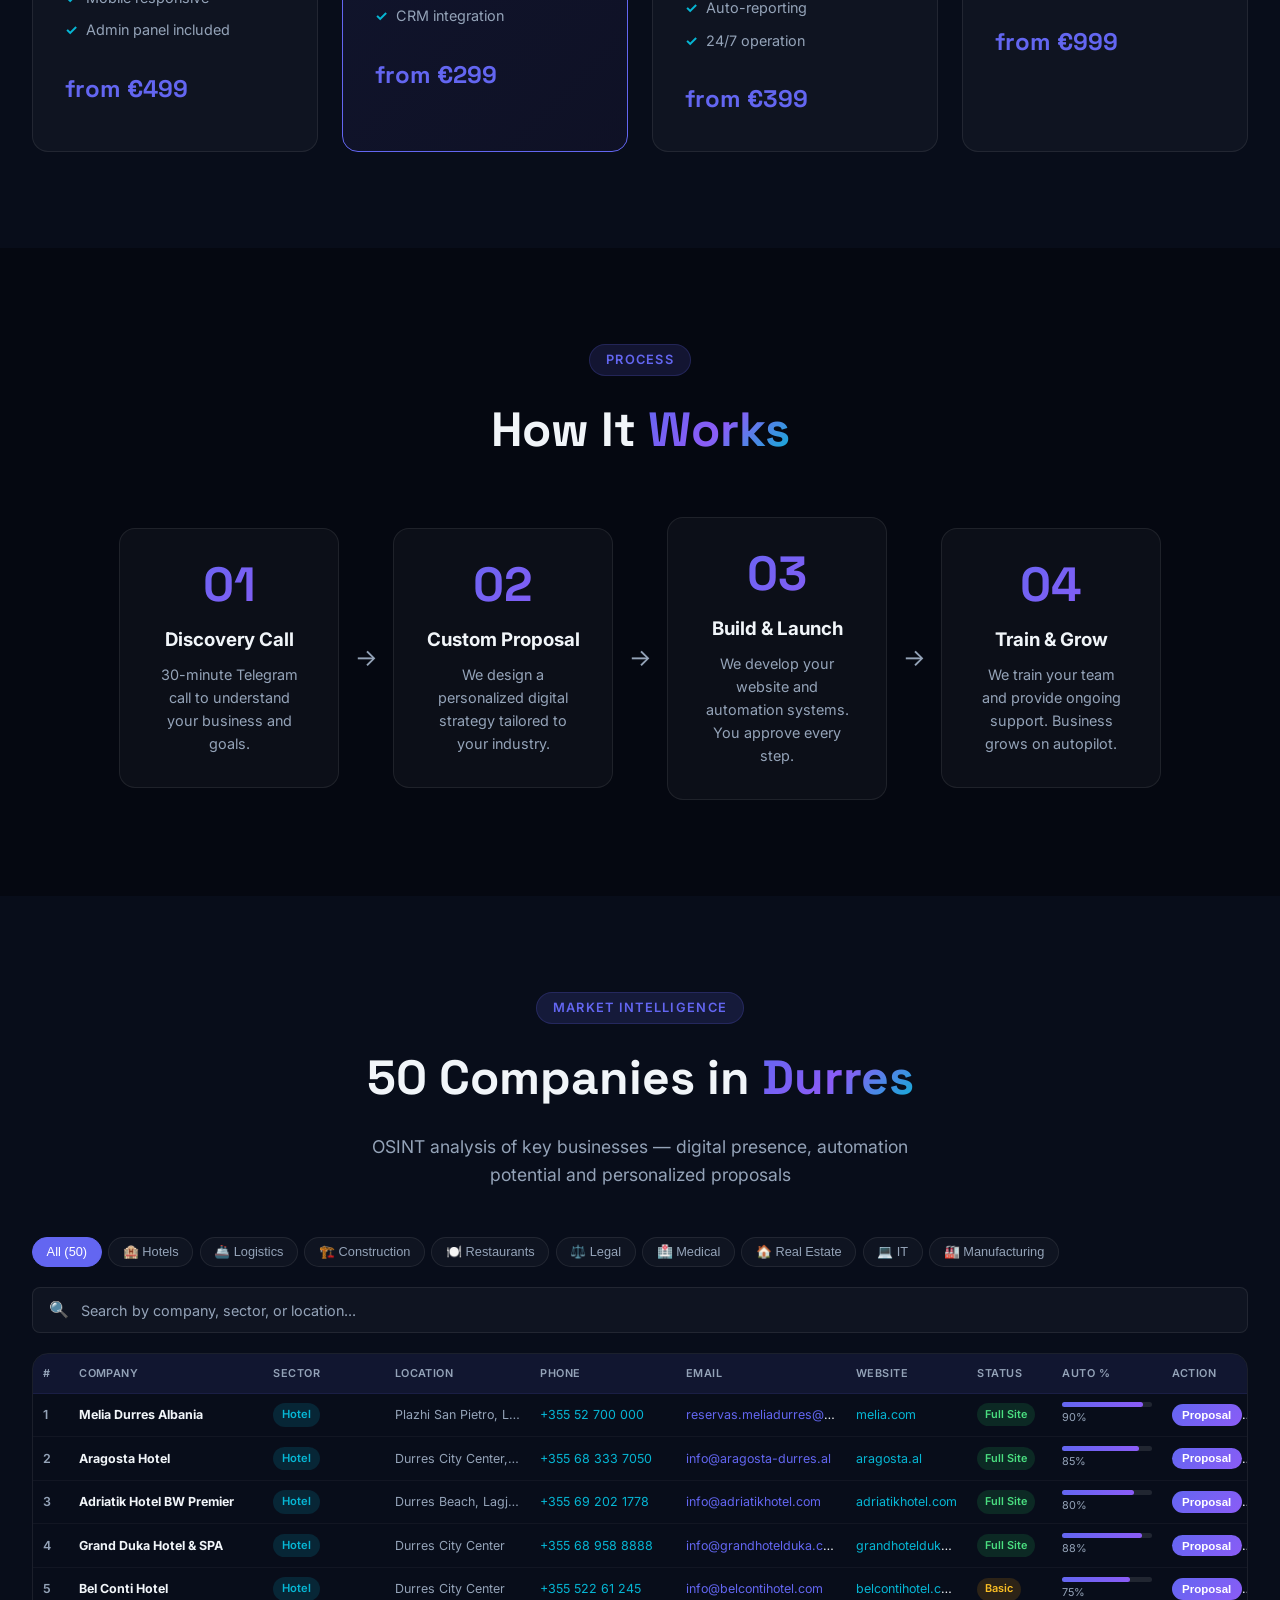
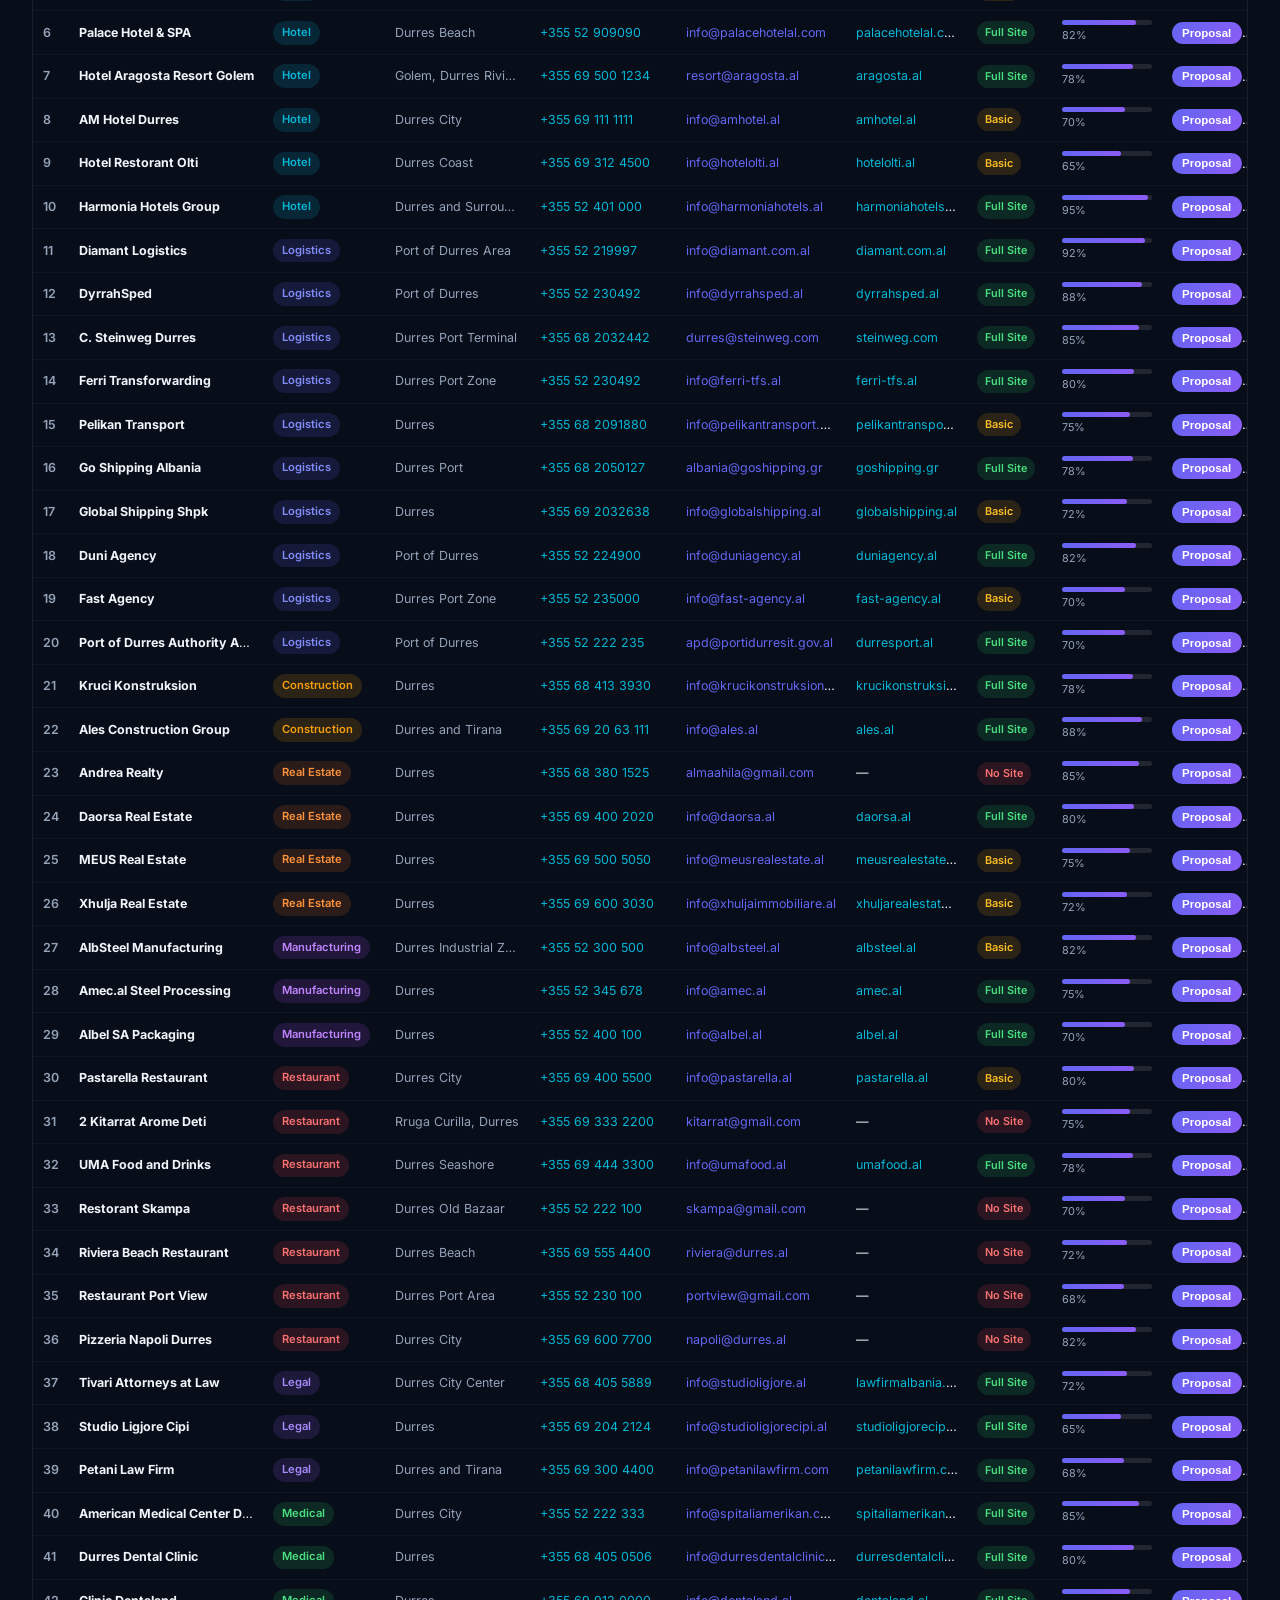
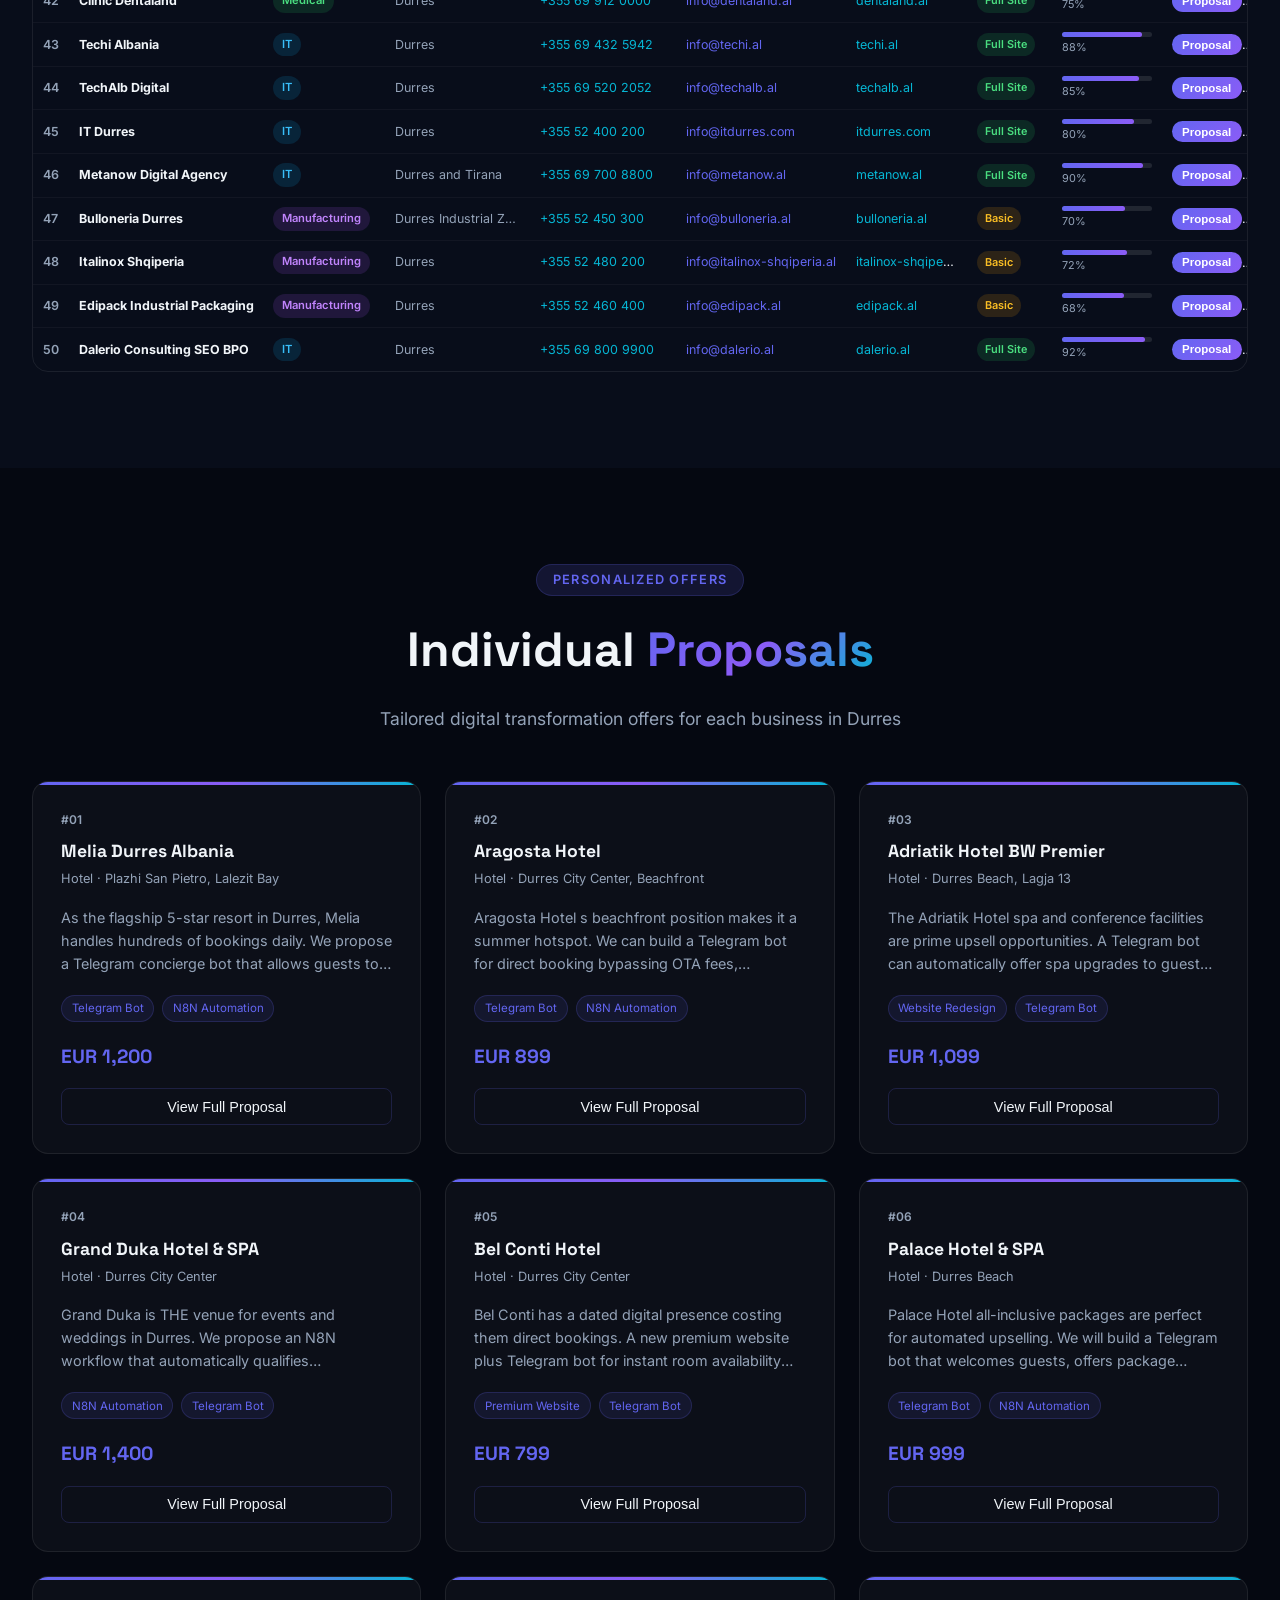
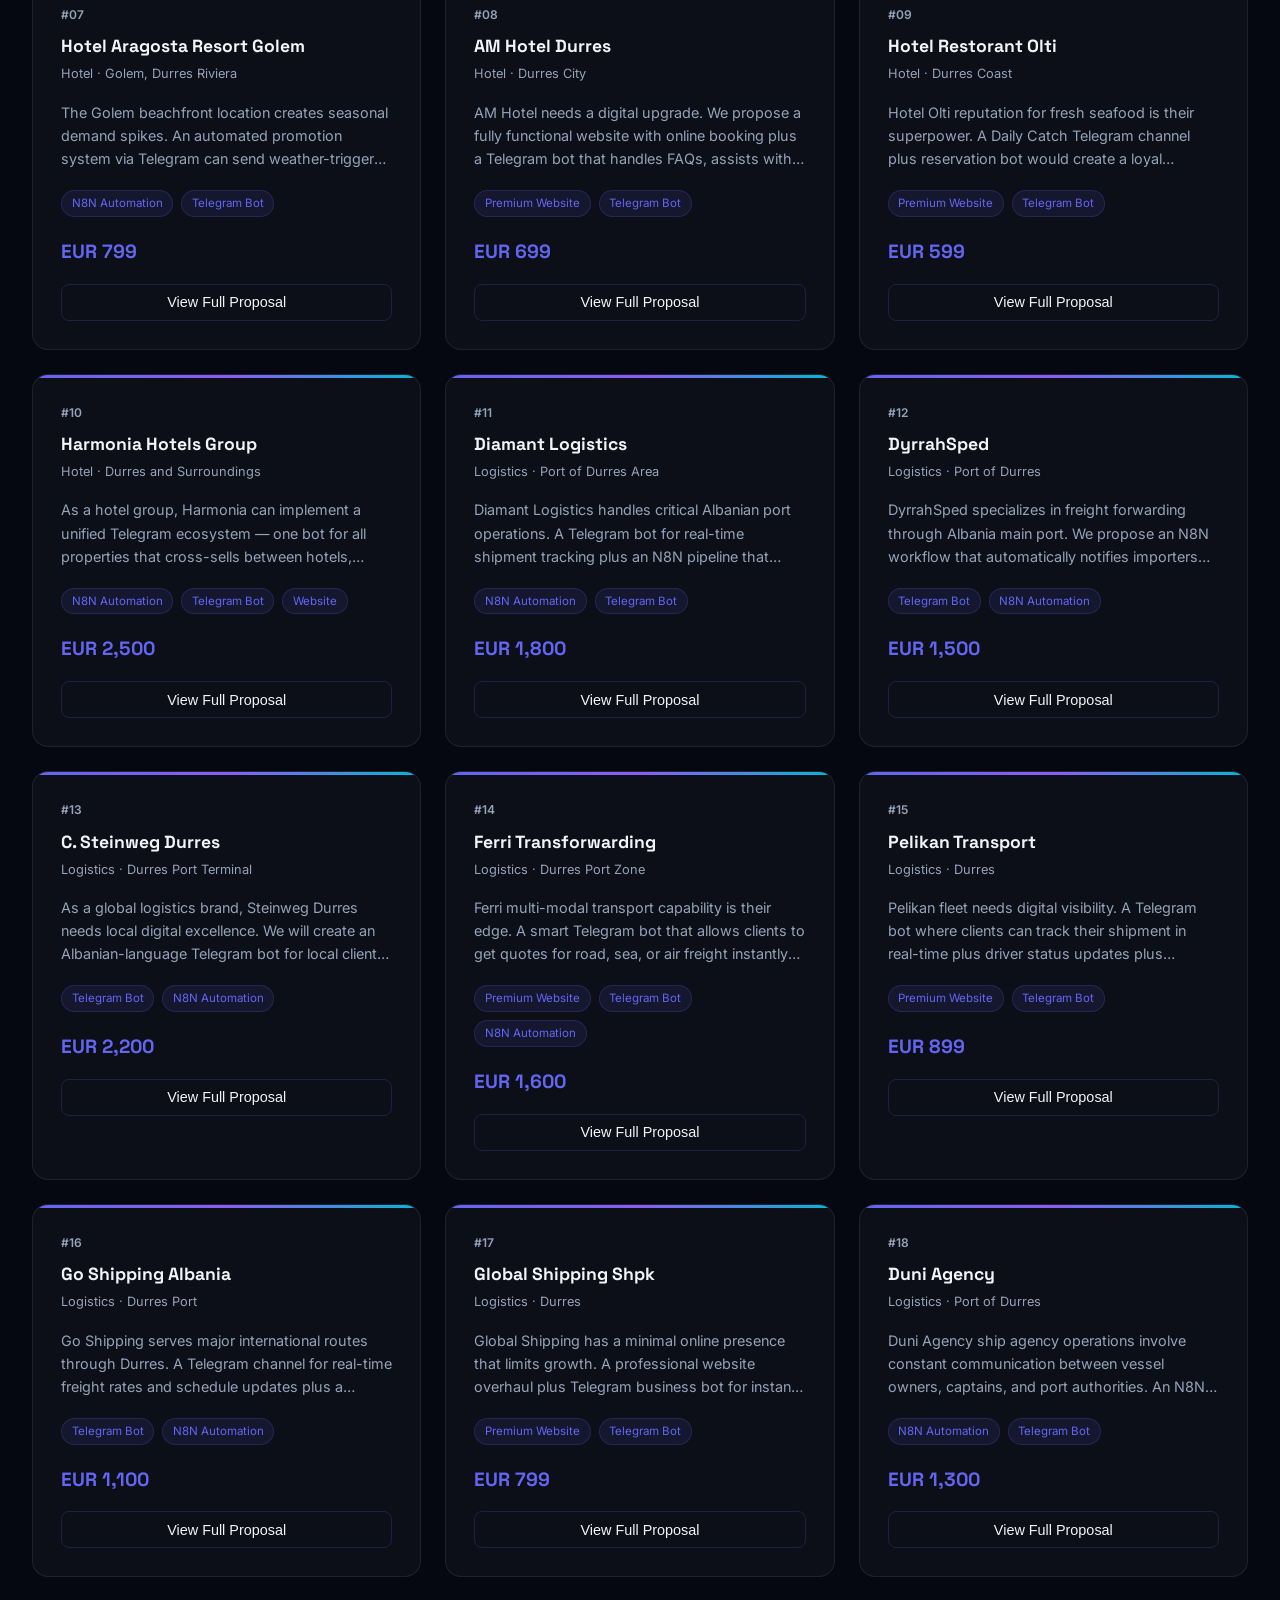
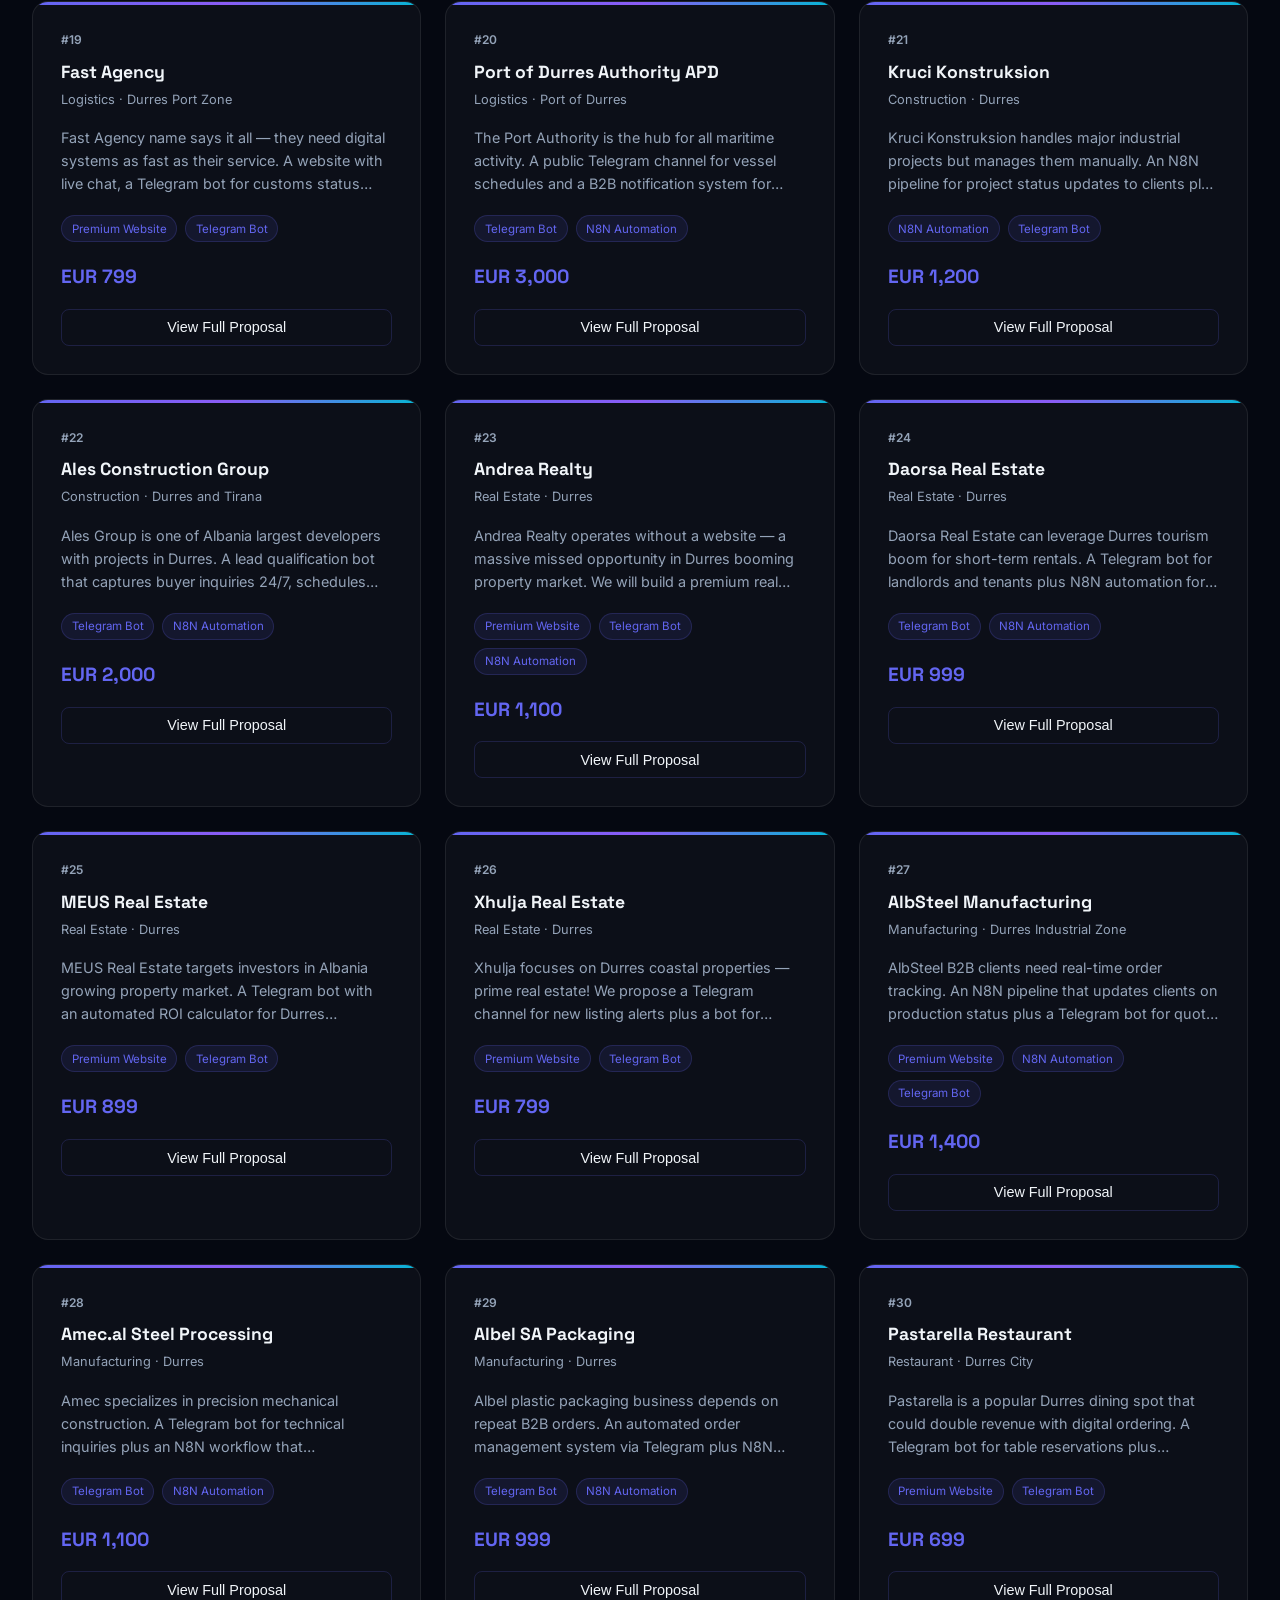
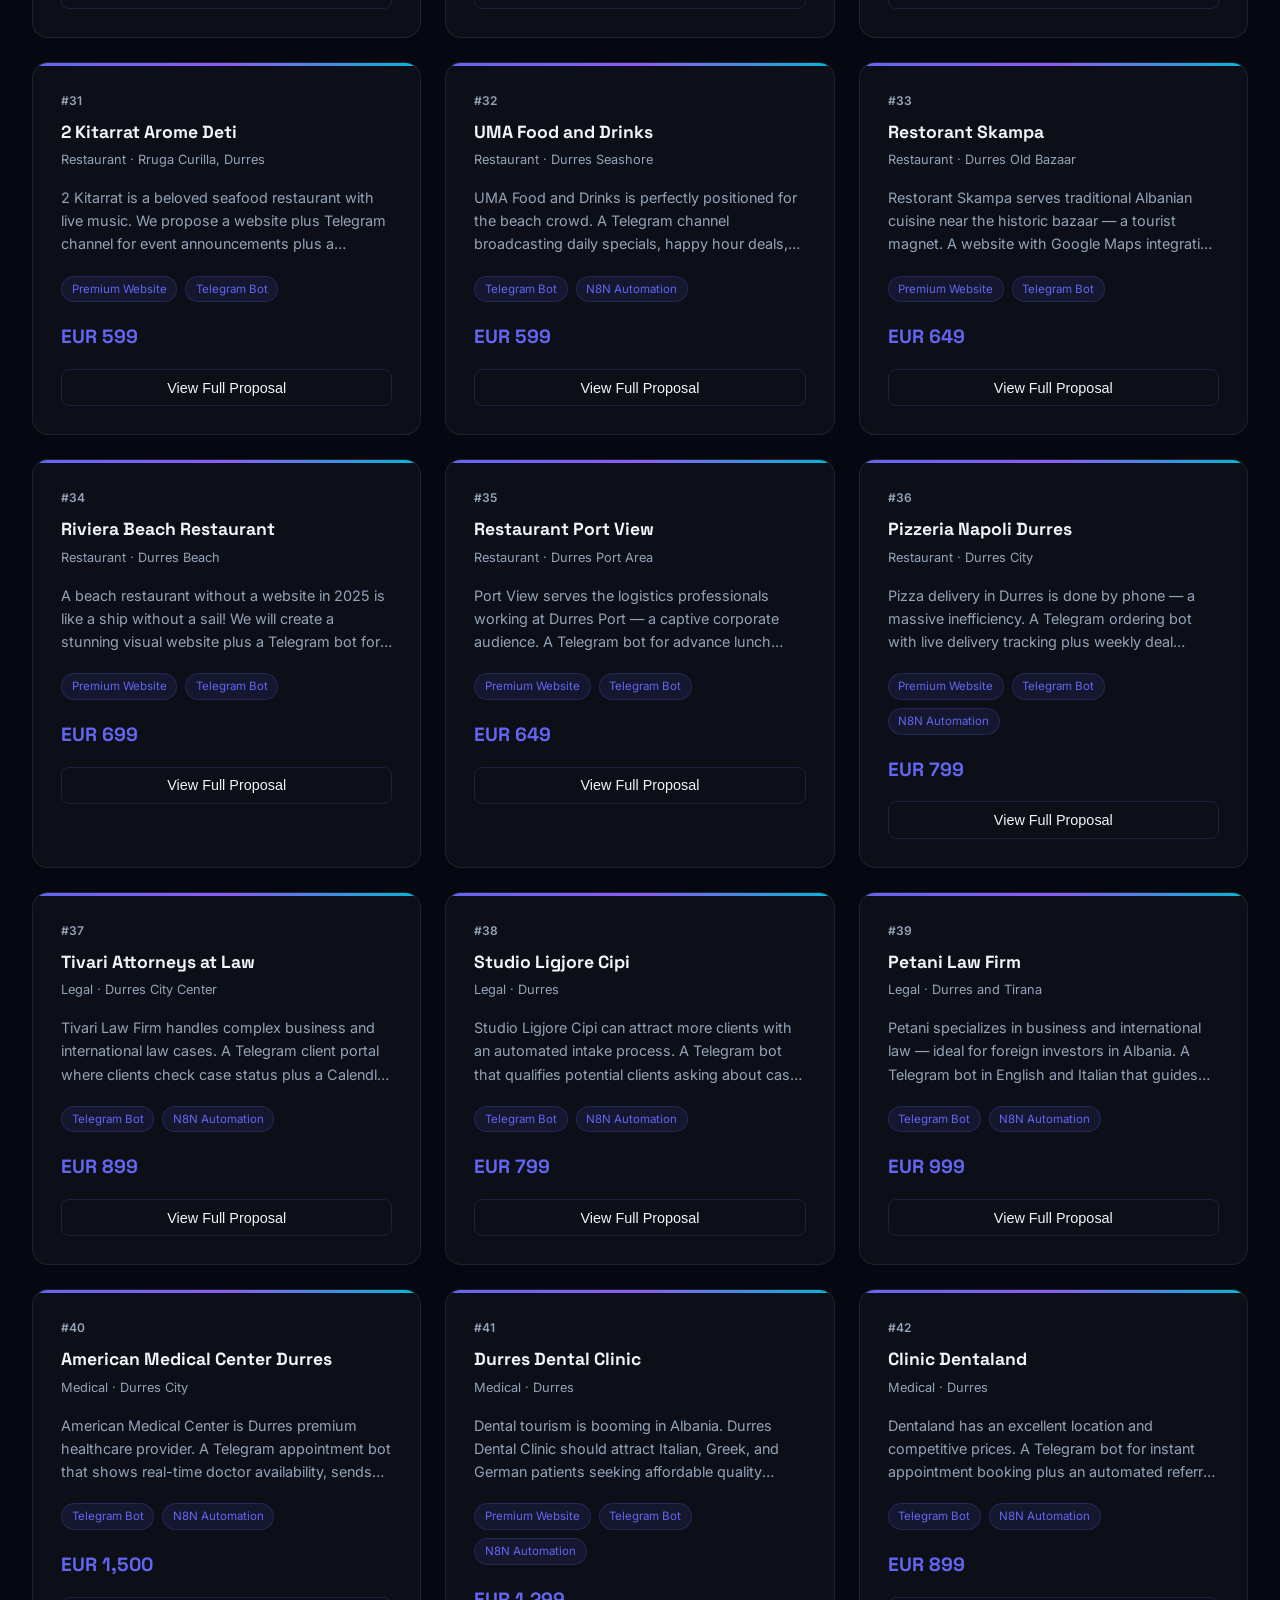
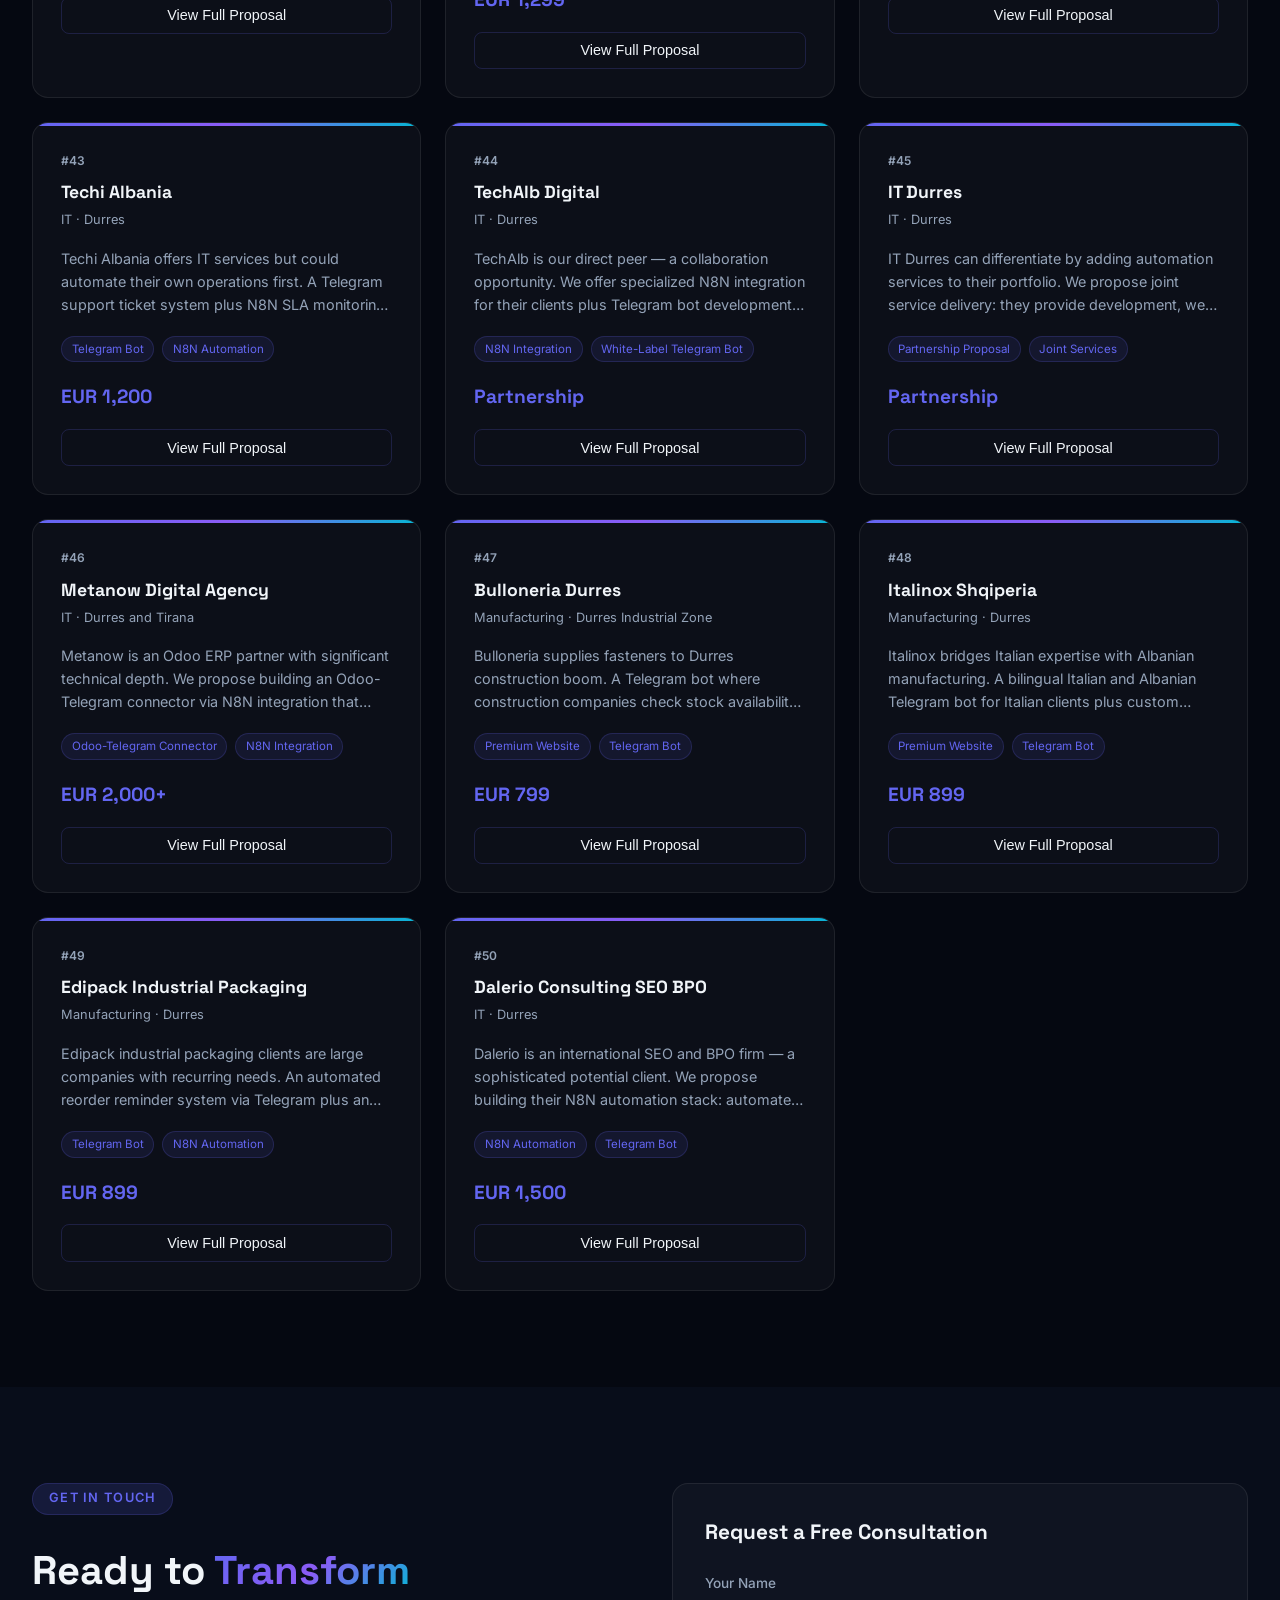
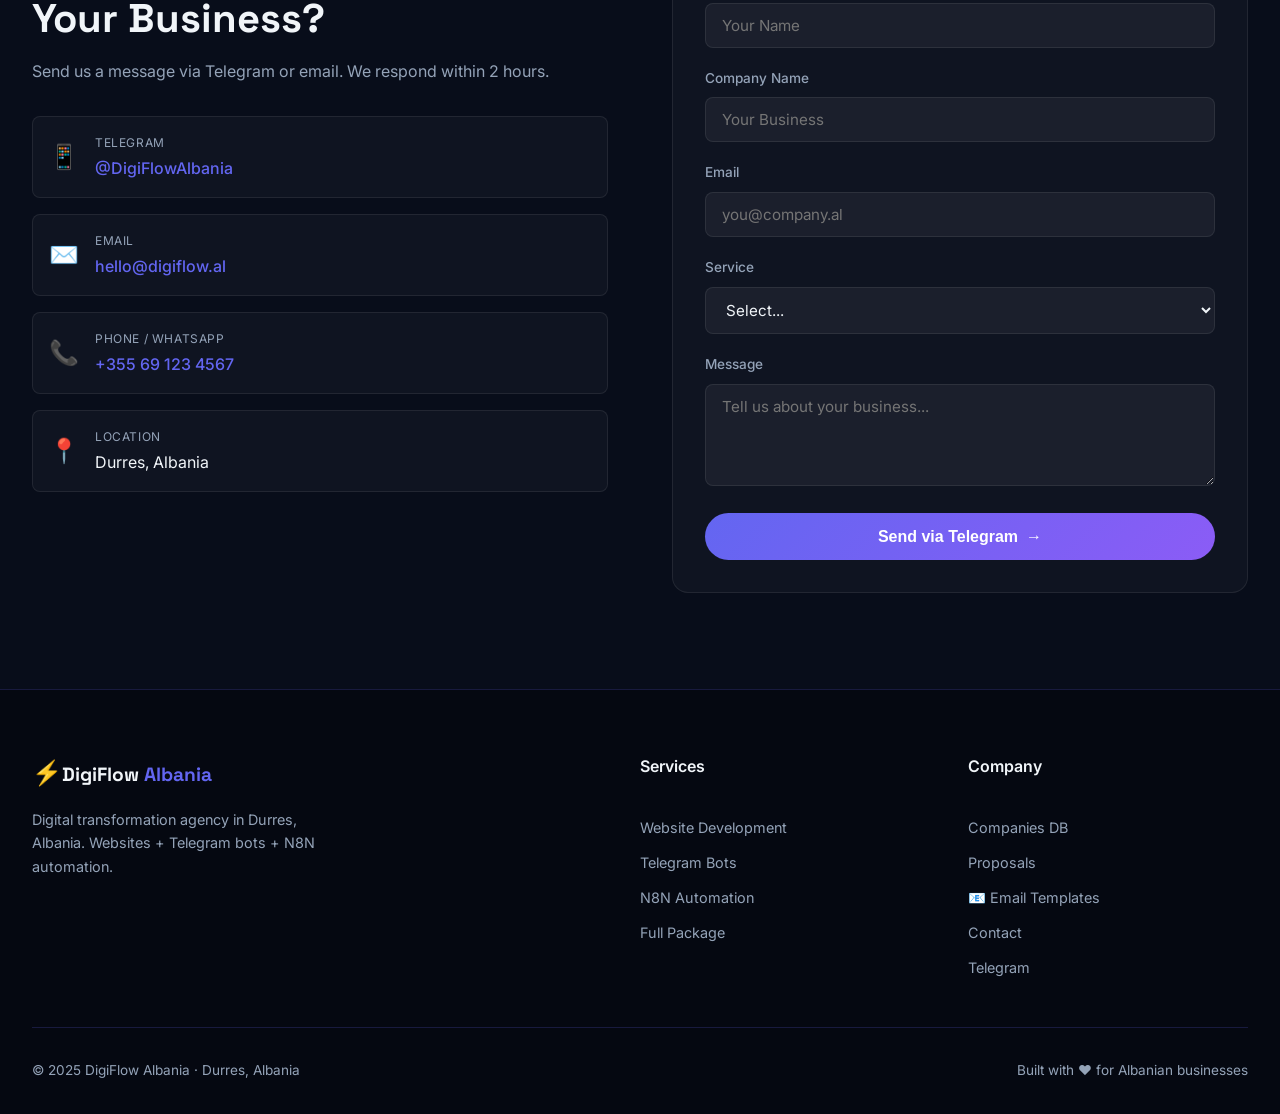
==== commit 9e498628: "feat: compact table, theme switcher (dark/black/light), email templates page, language switcher" ====
--- a/index.html
+++ b/index.html
@@ -167,7 +167,7 @@
     <div class="footer-content">
       <div class="footer-brand"><span class="logo-icon">⚡</span><span class="logo-text">DigiFlow <span class="logo-accent">Albania</span></span><p>Digital transformation agency in Durres, Albania. Websites + Telegram bots + N8N automation.</p></div>
       <div class="footer-links"><h4>Services</h4><a href="#services">Website Development</a><a href="#services">Telegram Bots</a><a href="#services">N8N Automation</a><a href="#services">Full Package</a></div>
-      <div class="footer-links"><h4>Company</h4><a href="#companies">Companies DB</a><a href="#proposals">Proposals</a><a href="#contact">Contact</a><a href="https://t.me/DigiFlowAlbania" target="_blank">Telegram</a></div>
+      <div class="footer-links"><h4>Company</h4><a href="#companies">Companies DB</a><a href="#proposals">Proposals</a><a href="emails.html">📧 Email Templates</a><a href="#contact">Contact</a><a href="https://t.me/DigiFlowAlbania" target="_blank">Telegram</a></div>
     </div>
     <div class="footer-bottom"><p>© 2025 DigiFlow Albania · Durres, Albania</p><p>Built with ❤️ for Albanian businesses</p></div>
   </div>
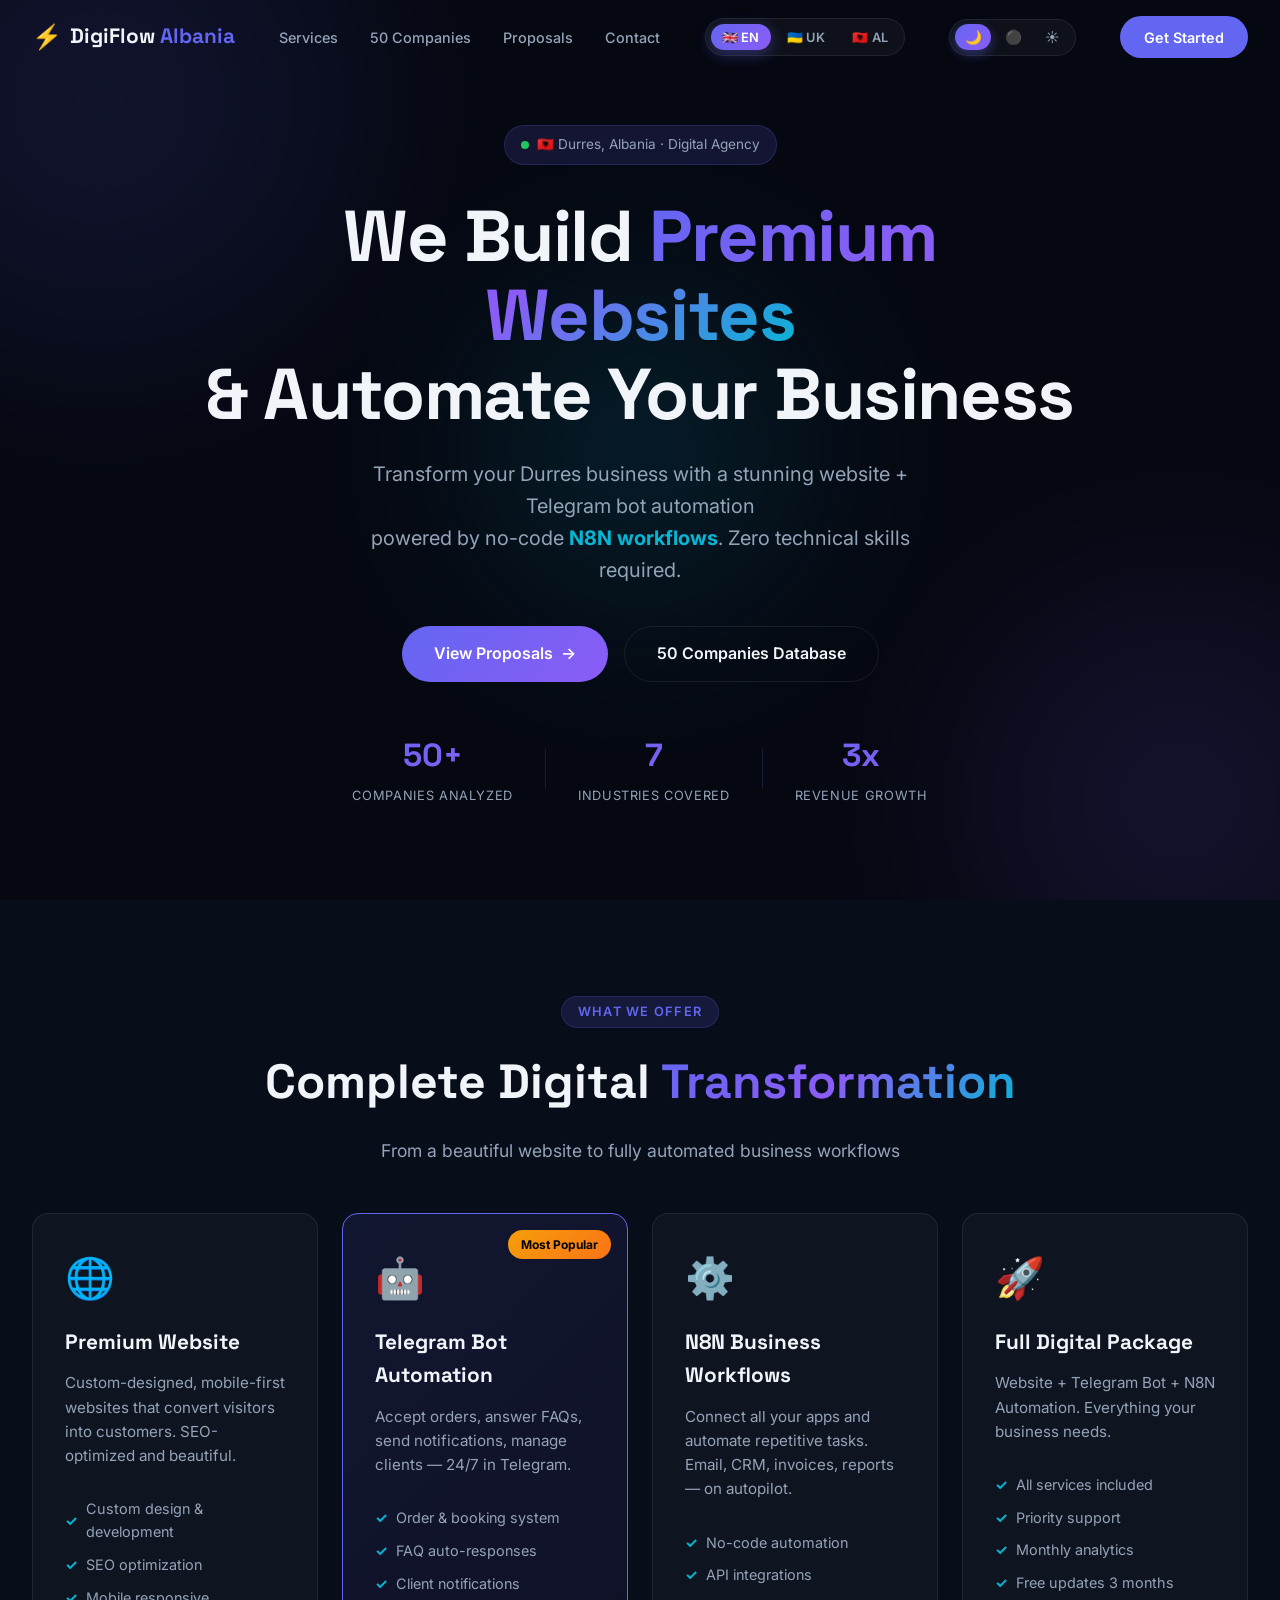
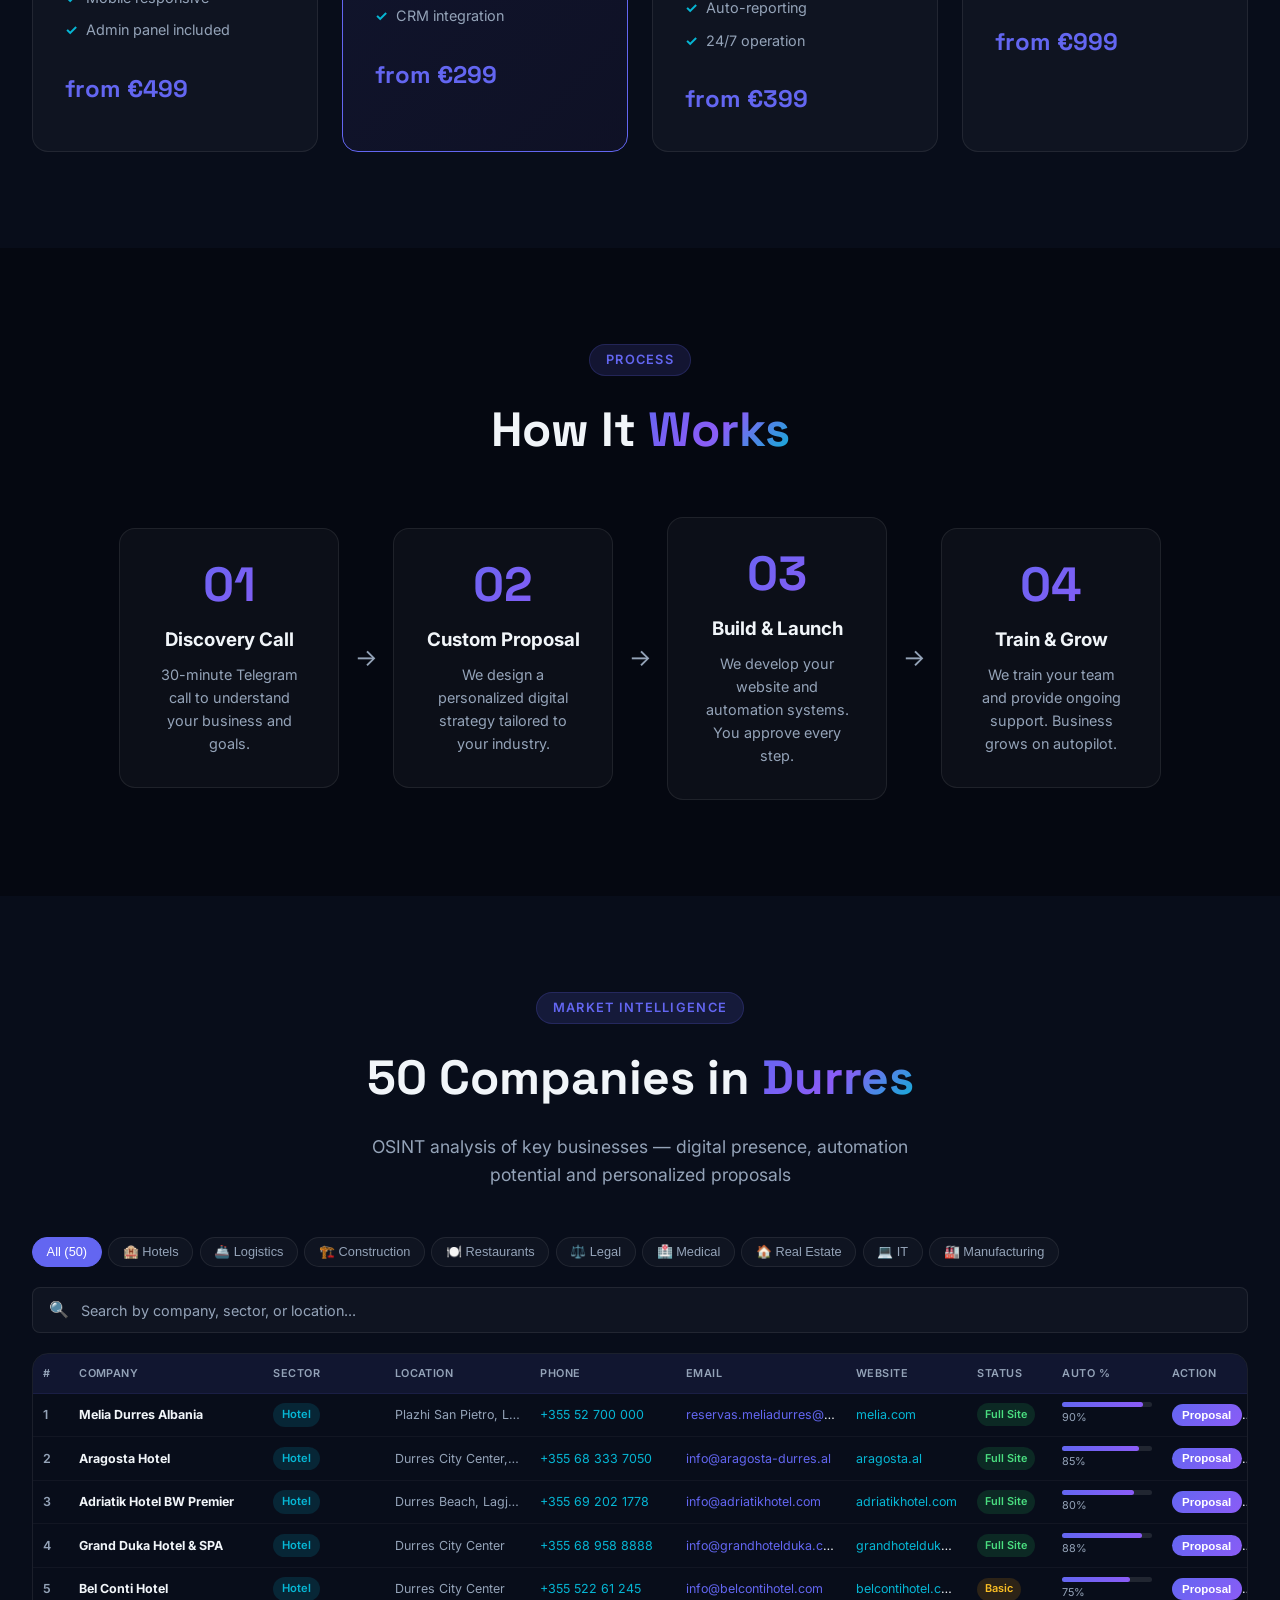
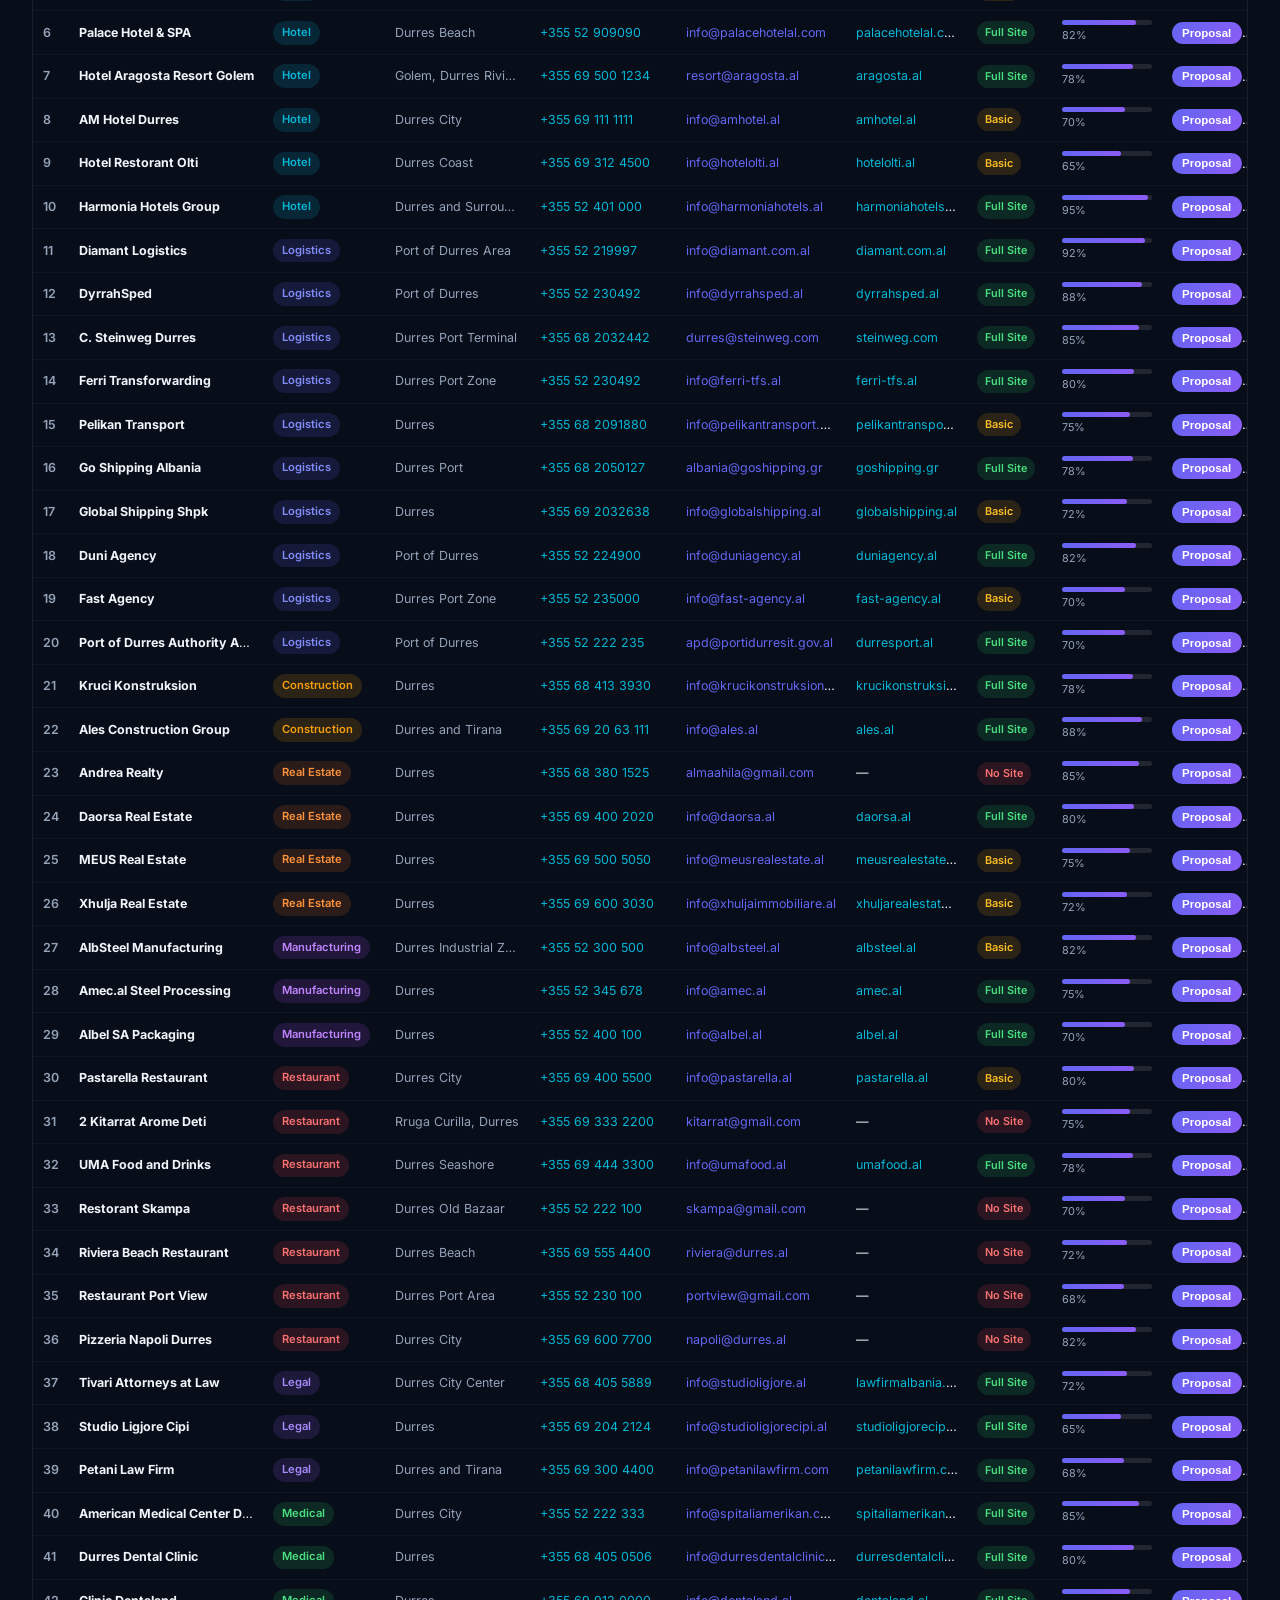
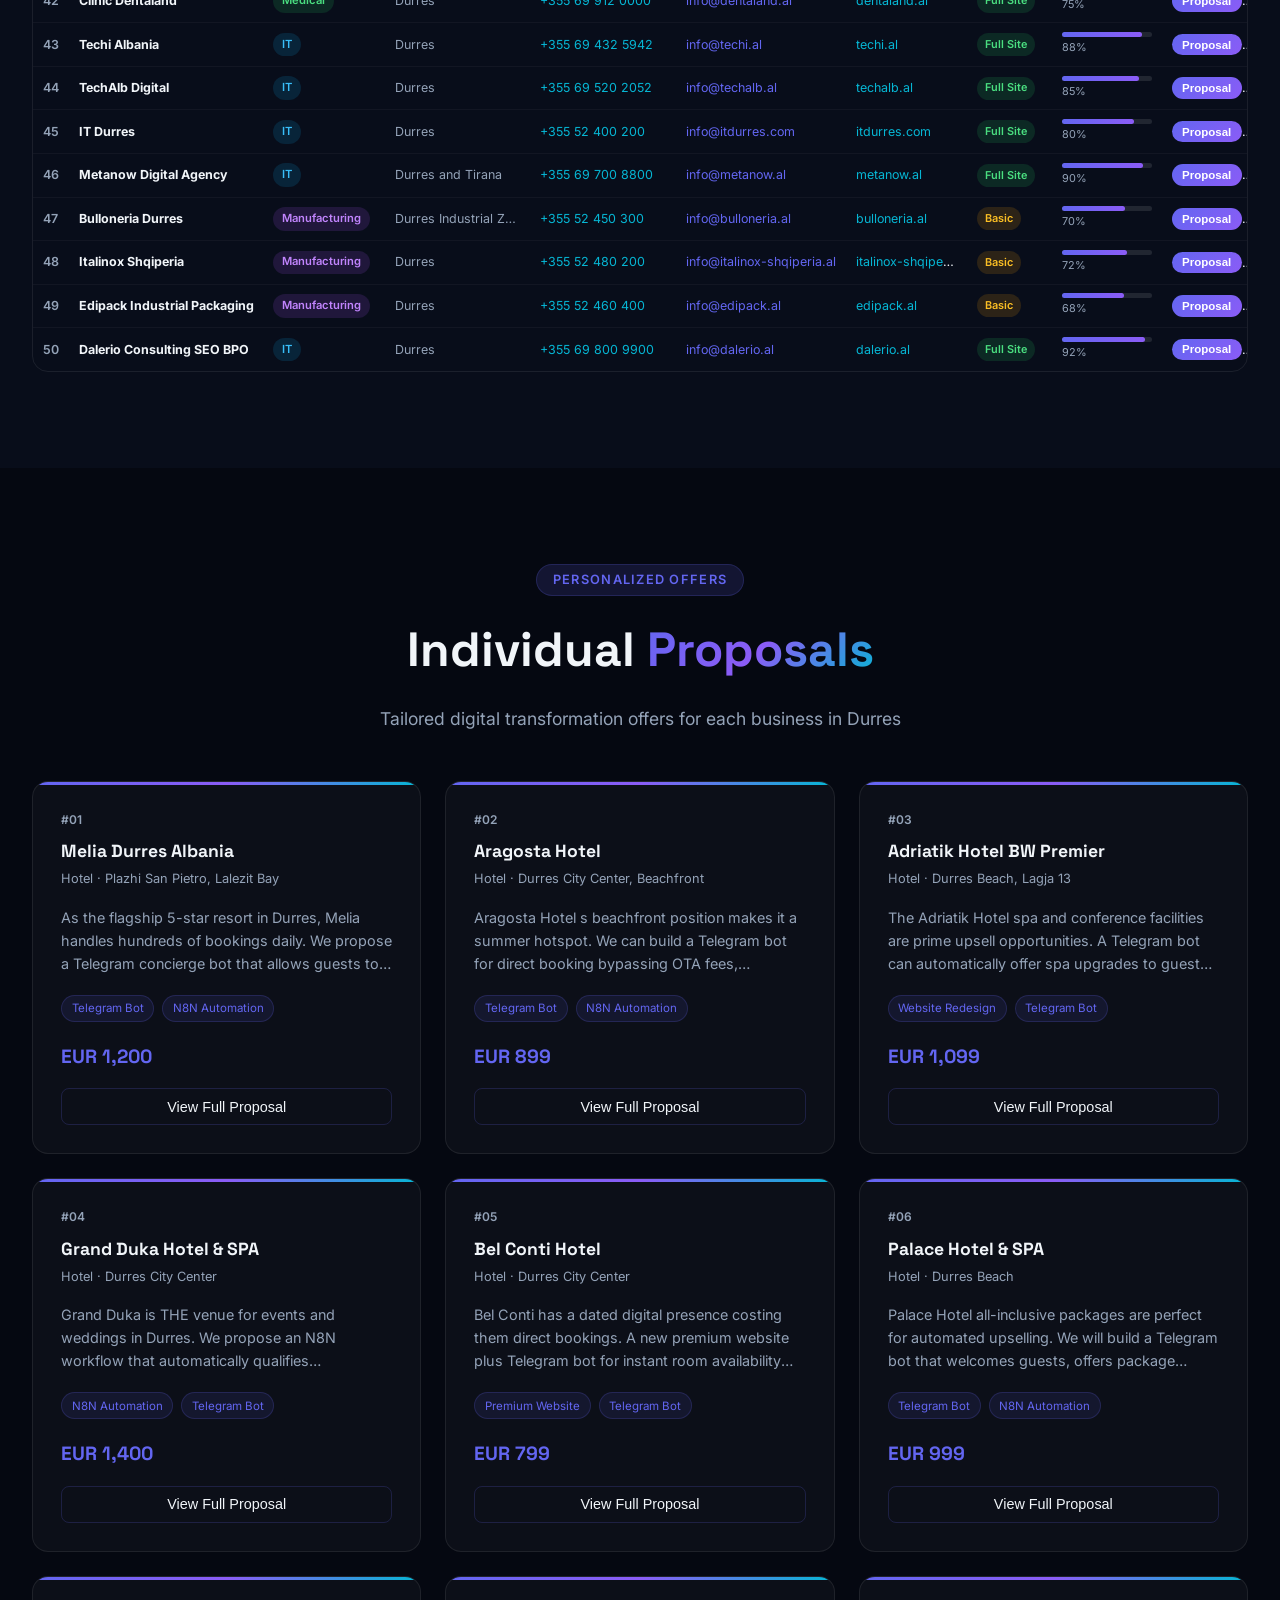
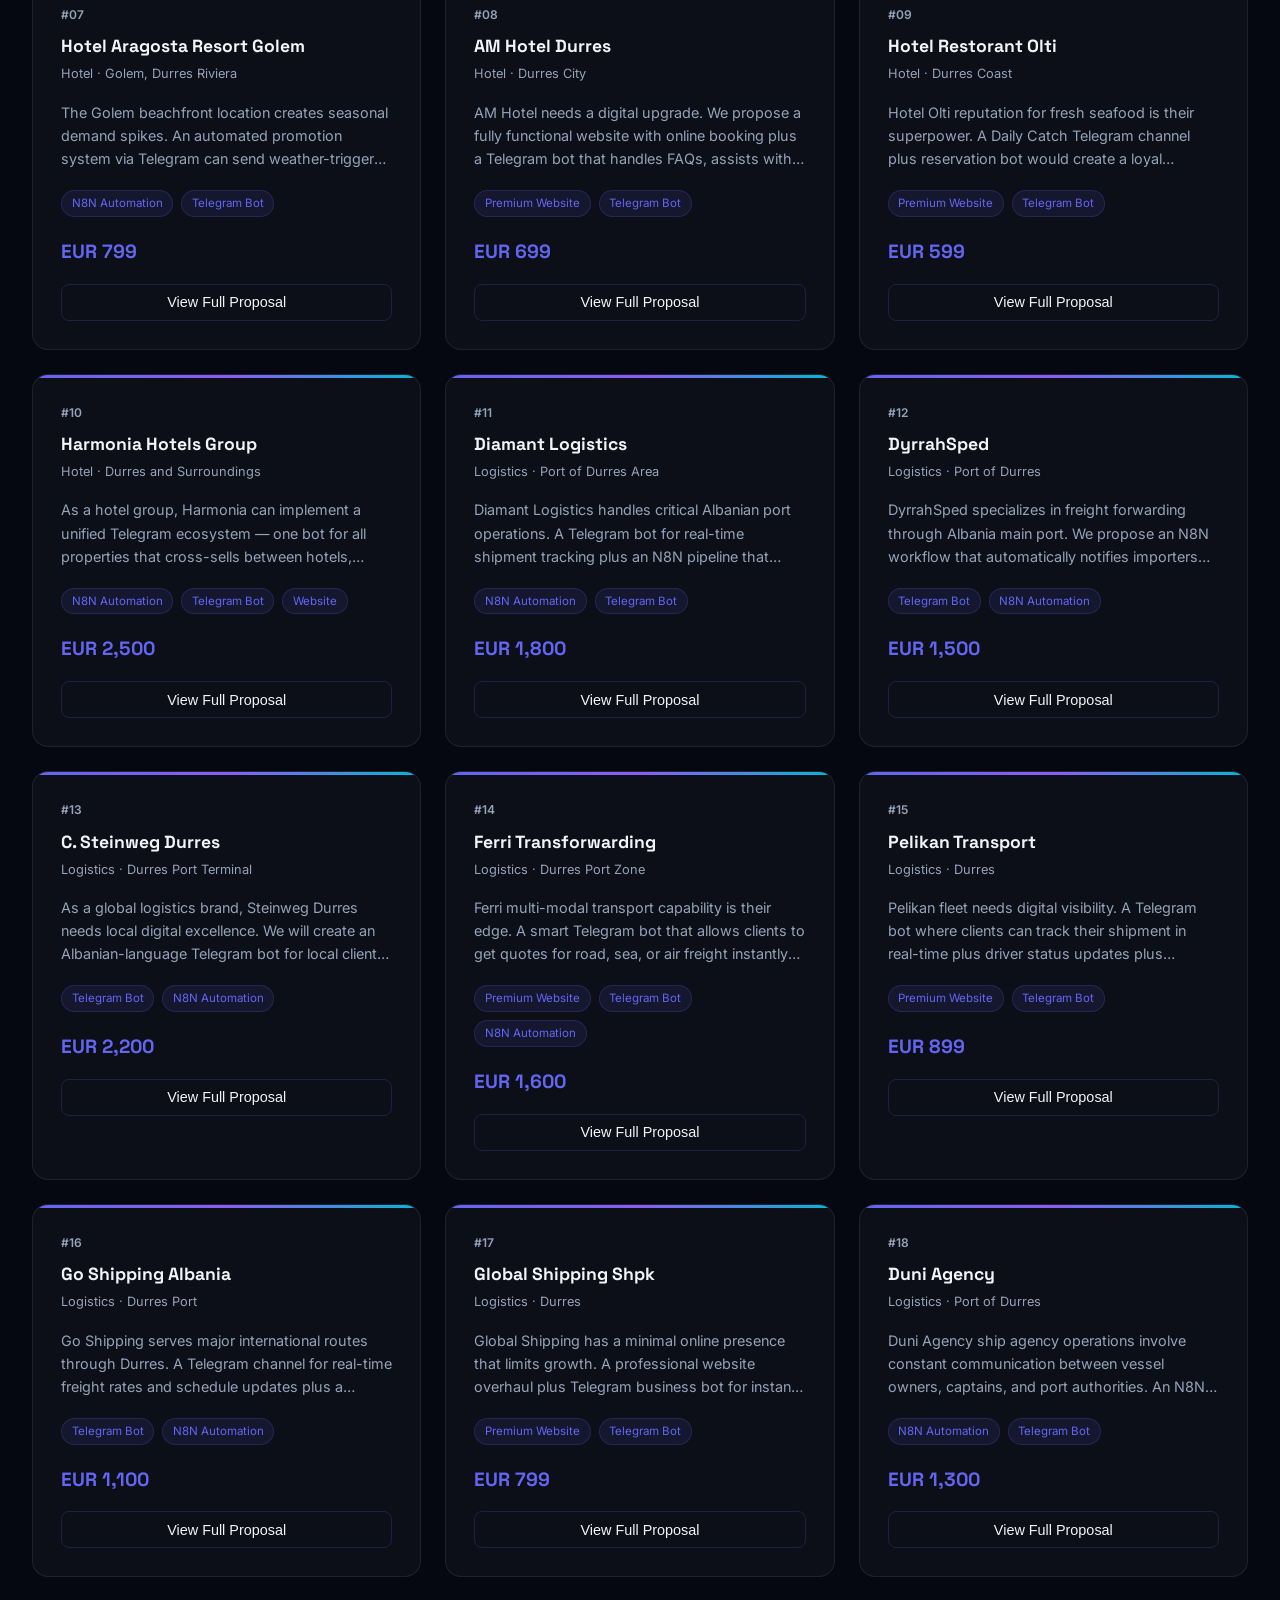
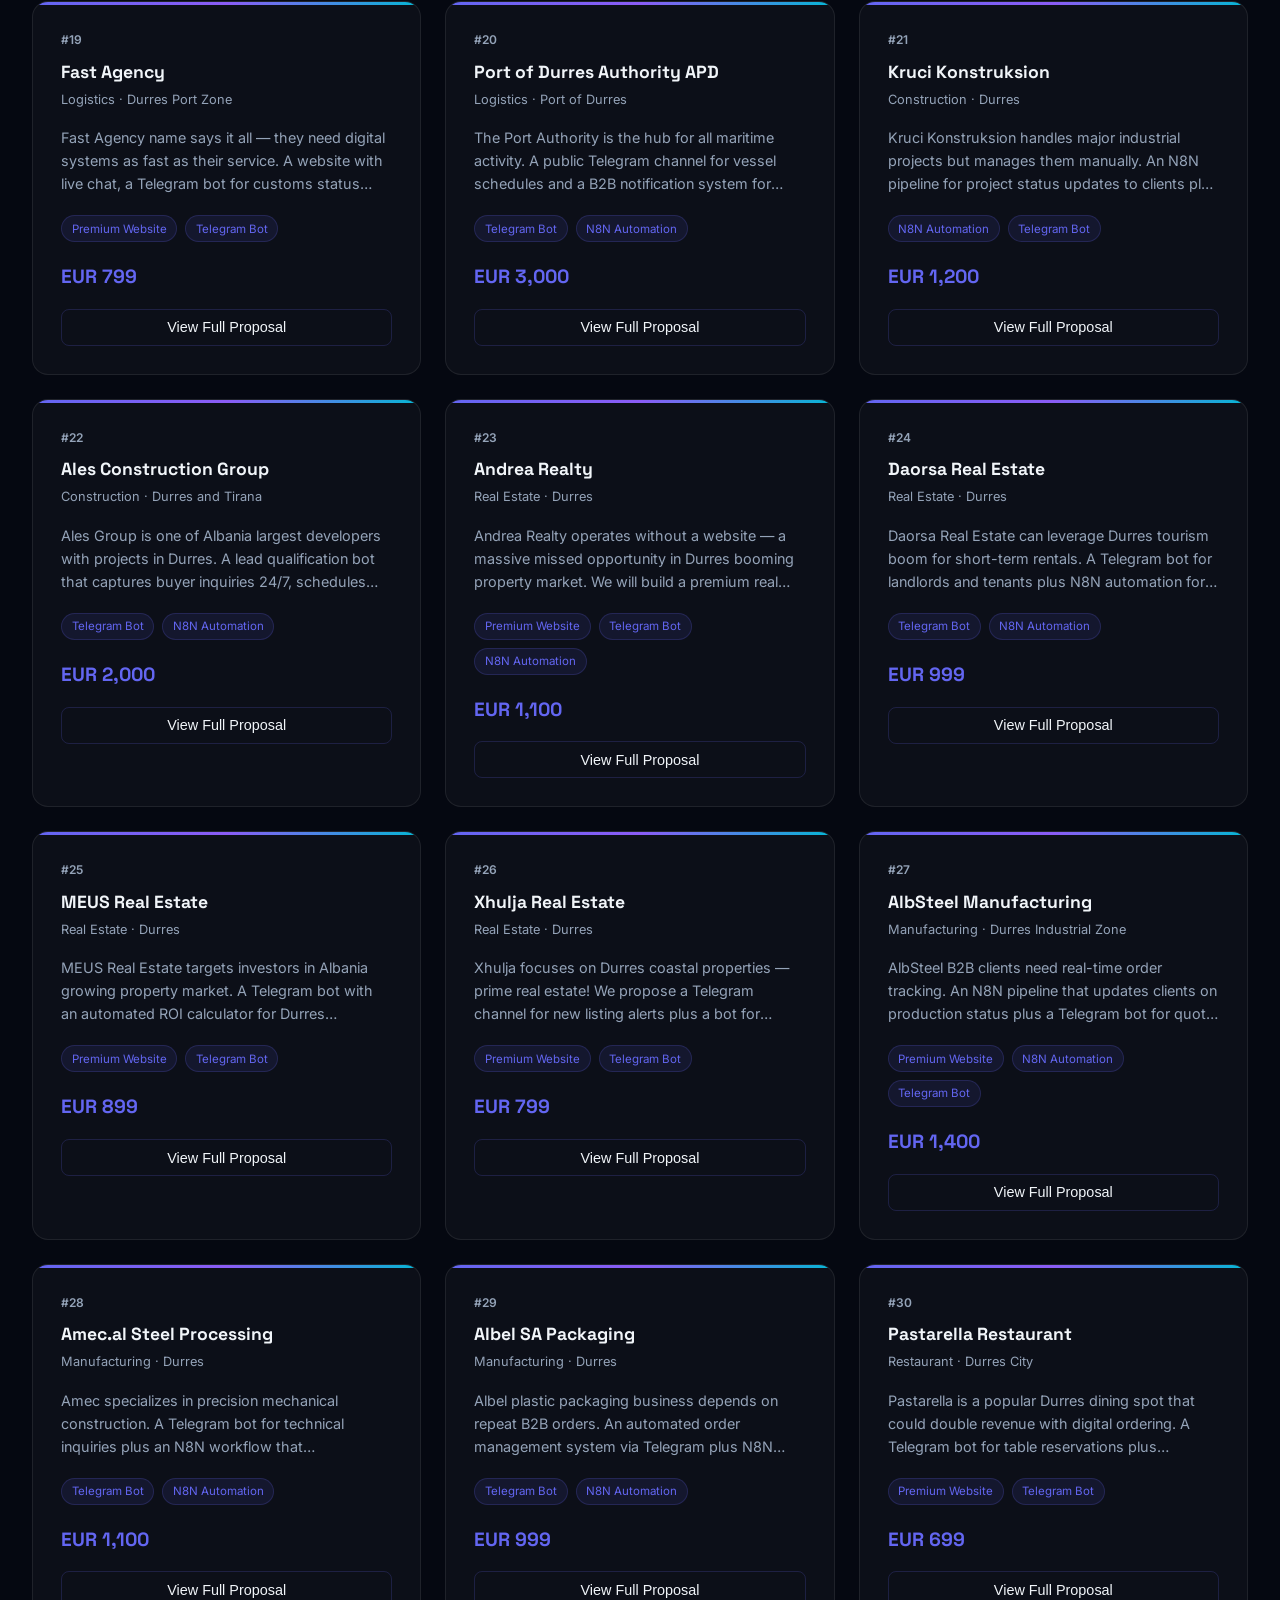
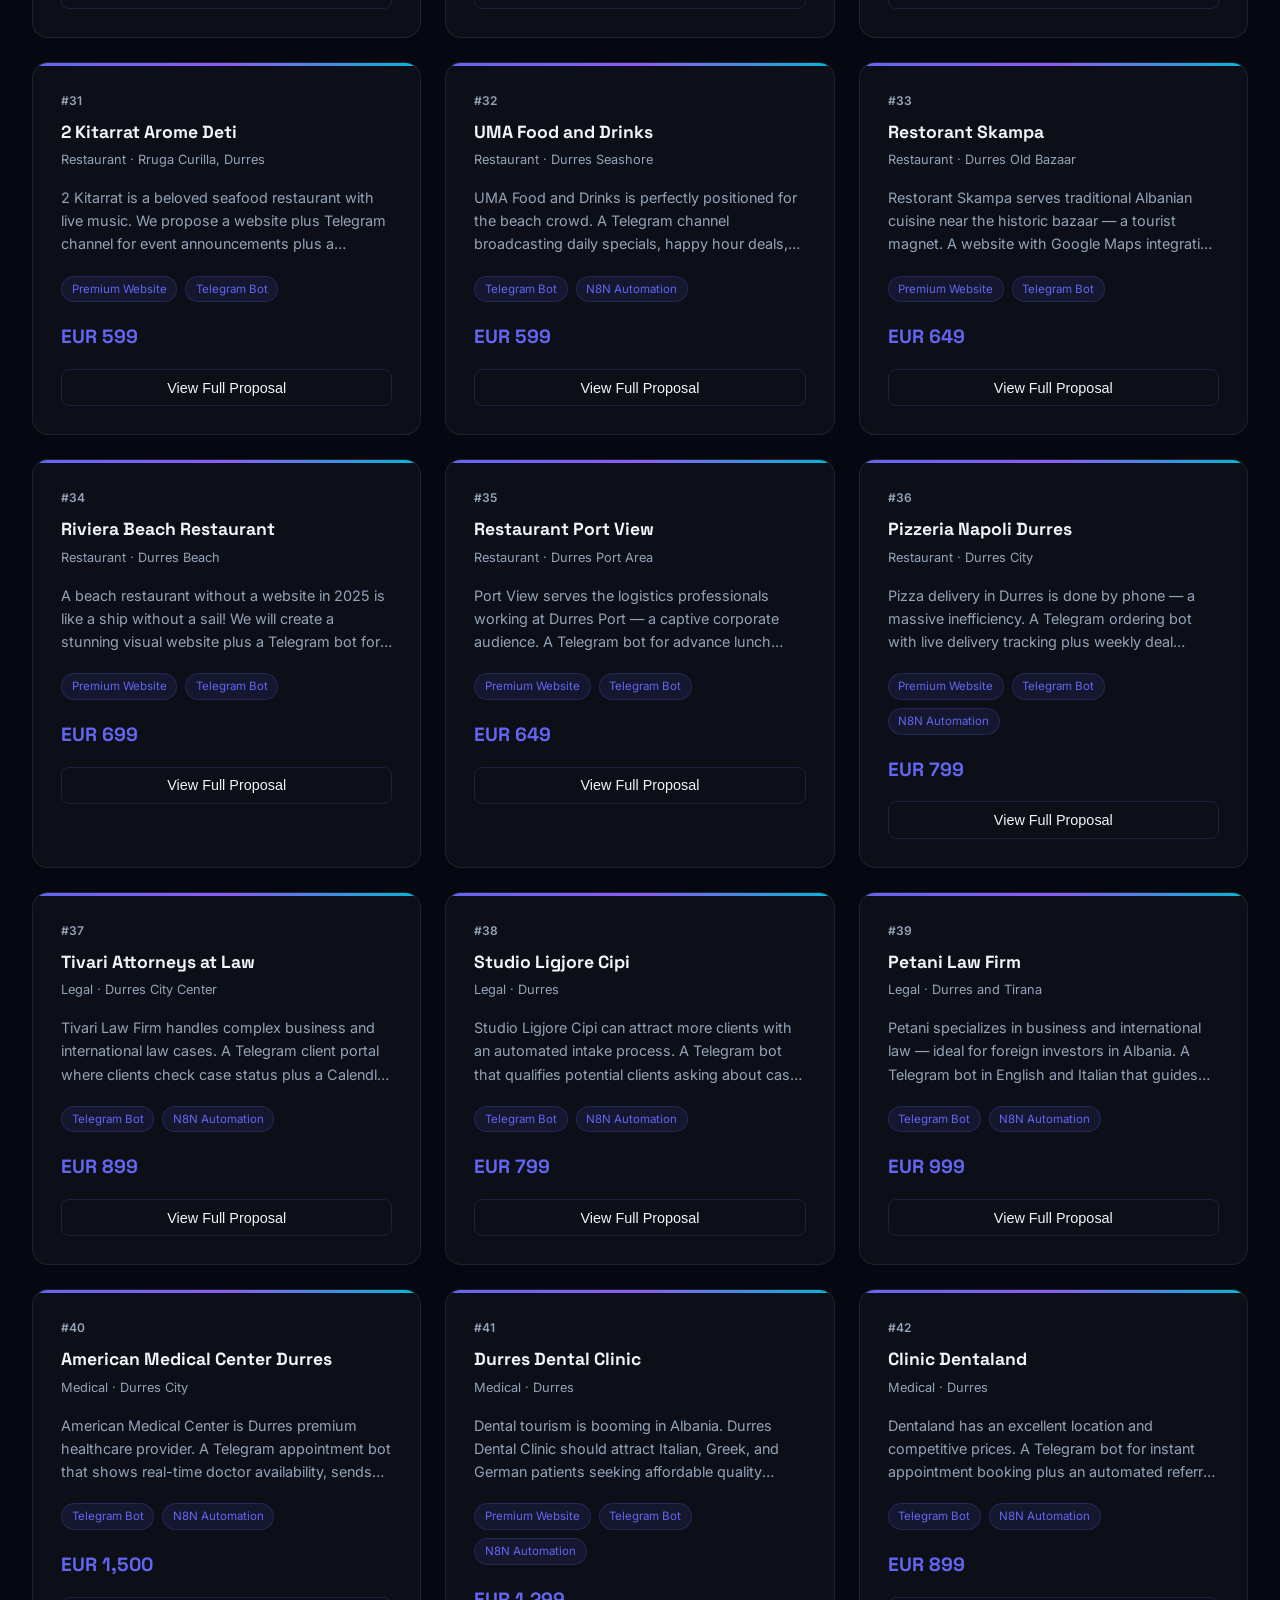
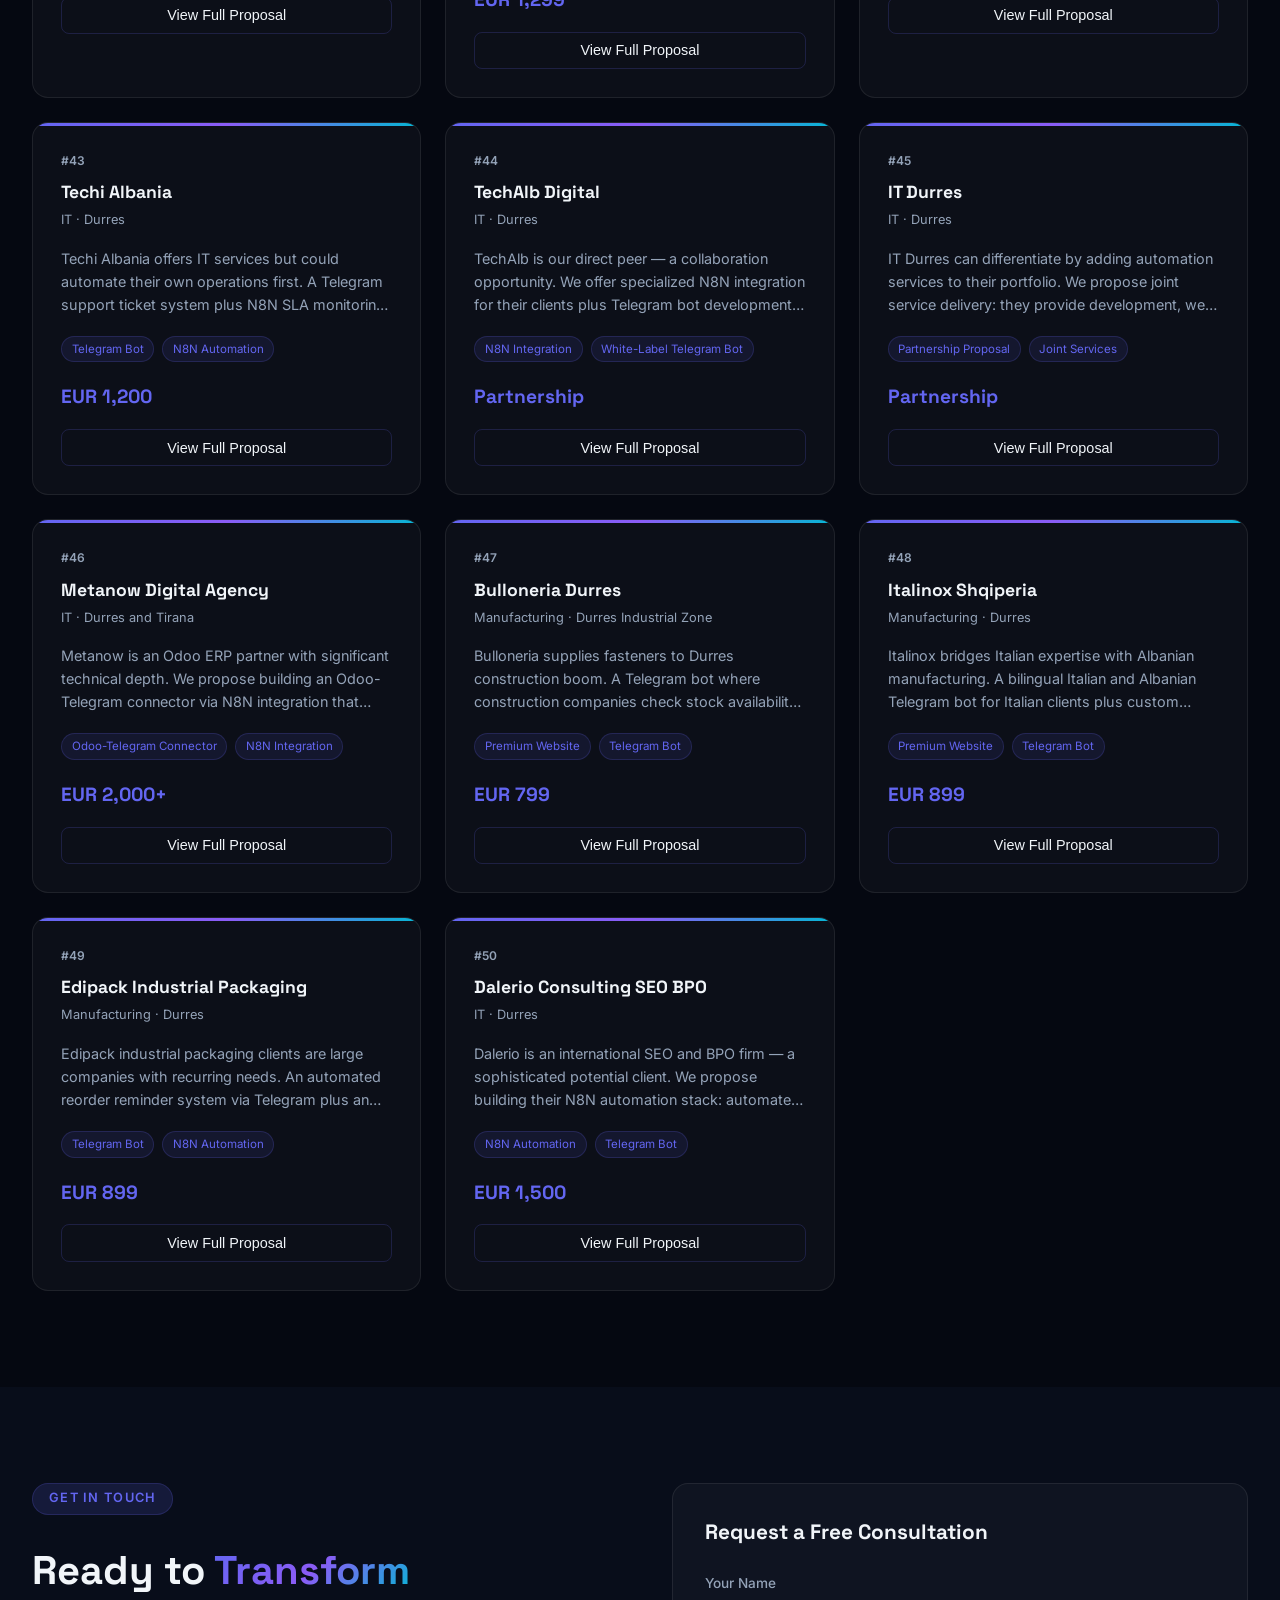
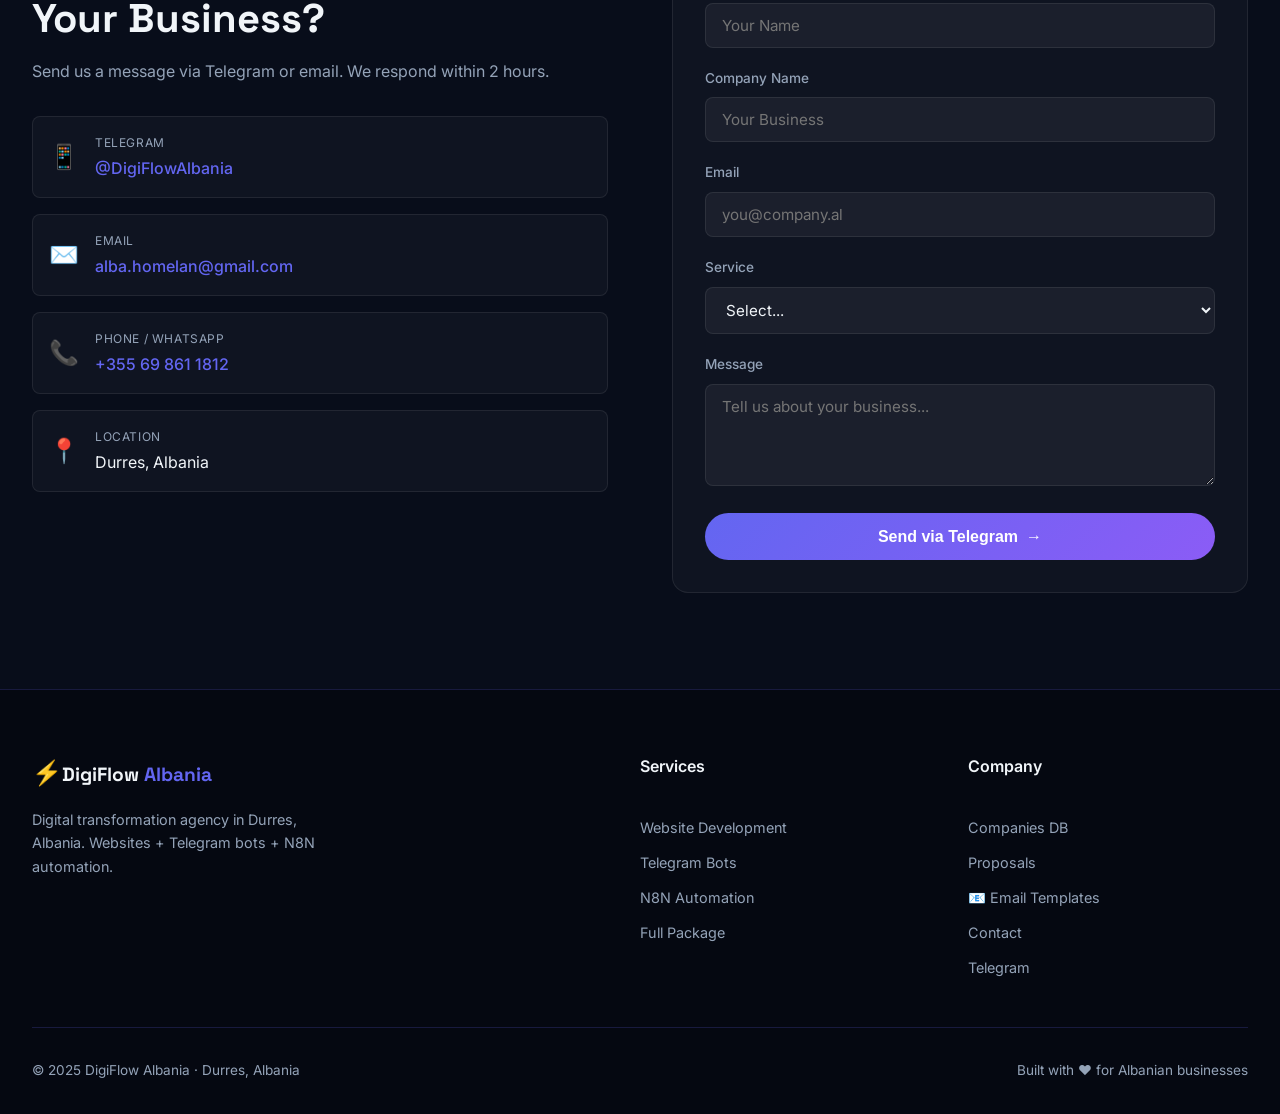
==== commit f398bfd9: "chore: update contact info with real email and phone number" ====
--- a/index.html
+++ b/index.html
@@ -143,8 +143,8 @@
         <p>Send us a message via Telegram or email. We respond within 2 hours.</p>
         <div class="contact-details">
           <div class="contact-item" id="contact-telegram"><span class="contact-icon">📱</span><div><span class="contact-label">Telegram</span><a href="https://t.me/DigiFlowAlbania" target="_blank">@DigiFlowAlbania</a></div></div>
-          <div class="contact-item" id="contact-email"><span class="contact-icon">✉️</span><div><span class="contact-label">Email</span><a href="mailto:hello@digiflow.al">hello@digiflow.al</a></div></div>
-          <div class="contact-item" id="contact-phone"><span class="contact-icon">📞</span><div><span class="contact-label">Phone / WhatsApp</span><a href="tel:+355691234567">+355 69 123 4567</a></div></div>
+          <div class="contact-item" id="contact-email"><span class="contact-icon">✉️</span><div><span class="contact-label">Email</span><a href="mailto:alba.homelan@gmail.com">alba.homelan@gmail.com</a></div></div>
+          <div class="contact-item" id="contact-phone"><span class="contact-icon">📞</span><div><span class="contact-label">Phone / WhatsApp</span><a href="tel:+355698611812">+355 69 861 1812</a></div></div>
           <div class="contact-item" id="contact-location"><span class="contact-icon">📍</span><div><span class="contact-label">Location</span><span>Durres, Albania</span></div></div>
         </div>
       </div>
